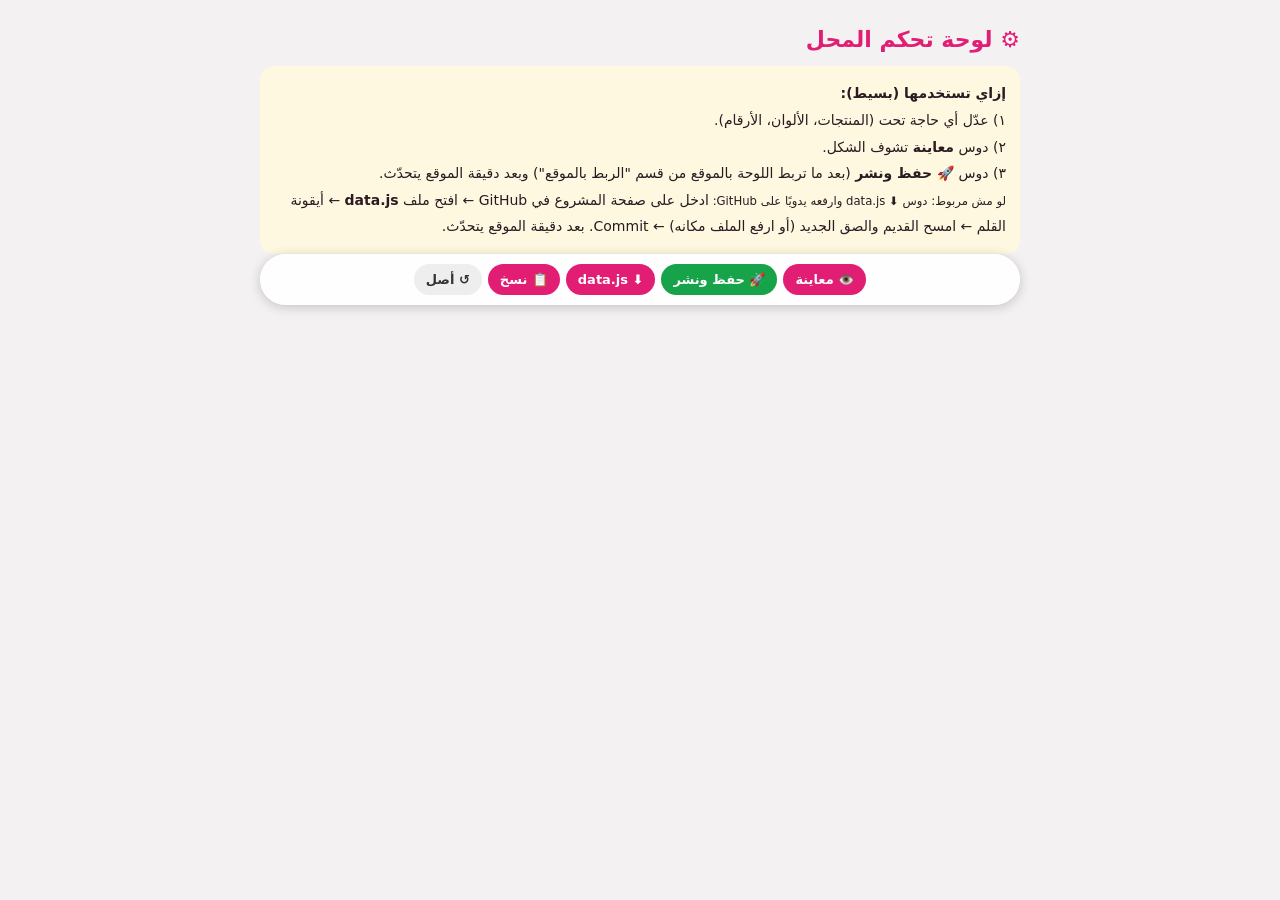
==== admin.html @ e33ed9ad "Create admin.html" ====
<!doctype html><html lang="ar" dir="rtl"><head><meta charset="utf-8"><meta name="viewport" content="width=device-width,initial-scale=1"><title>لوحة التحكم</title>
<style>
*{box-sizing:border-box}body{font-family:Cairo,system-ui,sans-serif;background:#f4f1f3;margin:0;padding:12px;color:#2b1a22}
.w{max-width:760px;margin:auto}h1{color:#e11d74;font-size:22px}
details{background:#fff;border-radius:14px;margin:10px 0;box-shadow:0 1px 6px #0001}summary{padding:14px;font-weight:800;cursor:pointer;font-size:16px}
.b{padding:0 14px 14px;display:grid;gap:10px}label{font-size:13px;font-weight:700;display:grid;gap:4px}
input,select,textarea{font:inherit;padding:9px;border:1px solid #0003;border-radius:10px;width:100%}input[type=color]{height:42px;padding:2px}
.g2{display:grid;grid-template-columns:1fr 1fr;gap:10px}
button{font:inherit;font-weight:700;border:0;border-radius:50px;padding:10px 18px;cursor:pointer;background:#e11d74;color:#fff}button.s{background:#eee;color:#333}button.d{background:#fee;color:#c00}
.p{border:1px solid #eee;border-radius:12px;padding:10px;display:grid;gap:8px;background:#fffafc}
.p img{width:70px;height:70px;object-fit:cover;border-radius:10px}
.guide{background:#fff8e1;border-radius:14px;padding:14px;line-height:1.9;font-size:14px}
.bar button{padding:8px 12px;font-size:13px}.bar{position:sticky;bottom:8px;display:flex;gap:6px;justify-content:center;background:#fffe;padding:10px;border-radius:50px;box-shadow:0 2px 12px #0003;flex-wrap:wrap}
</style></head><body><div class="w">
<h1>⚙️ لوحة تحكم المحل</h1>
<div class="guide"><b>إزاي تستخدمها (بسيط):</b><br>١) عدّل أي حاجة تحت (المنتجات، الألوان، الأرقام).<br>٢) دوس <b>معاينة</b> تشوف الشكل.<br>٣) دوس <b>🚀 حفظ ونشر</b> (بعد ما تربط اللوحة بالموقع من قسم "الربط بالموقع") وبعد دقيقة الموقع يتحدّث.<br><small>لو مش مربوط: دوس ⬇️ data.js وارفعه يدويًا على GitHub: </small> ادخل على صفحة المشروع في GitHub ← افتح ملف <b>data.js</b> ← أيقونة القلم ← امسح القديم والصق الجديد (أو ارفع الملف مكانه) ← Commit. بعد دقيقة الموقع يتحدّث.</div>
<div id="app"></div><textarea id="code" rows="8" style="display:none;margin-top:10px;direction:ltr;font-size:11px" readonly></textarea>
<div class="bar"><button id="pv">👁️ معاينة</button><button id="pub" style="background:#16a34a">🚀 حفظ ونشر</button><button id="dl">⬇️ data.js</button><button id="cp">📋 نسخ</button><button class="s" id="rs">↺ أصل</button></div>
</div>
<div id="pw" style="display:none;position:fixed;inset:0;z-index:99;background:#fff"><button id="pc" style="position:fixed;top:10px;left:10px;z-index:100;box-shadow:0 2px 8px #0004">✕ إغلاق المعاينة</button><iframe id="pf" style="width:100%;height:100%;border:0"></iframe></div>
<div id="lock" style="display:none;position:fixed;inset:0;z-index:200;background:#fbeef5;align-items:center;justify-content:center;padding:20px"><div style="background:#fff;border-radius:16px;padding:24px;max-width:320px;width:100%;display:grid;gap:12px;text-align:center"><h2 style="margin:0;color:#d6309a">🔒 لوحة التحكم</h2><input id="lockin" type="password" placeholder="الباسكود" style="text-align:center"><button id="lockgo">دخول</button><div id="lockerr" style="color:#c00;font-size:13px"></div></div></div>
<script src="data.js"></script>
<script>
const ls={get:k=>{try{return localStorage.getItem(k)}catch(e){return null}},set:(k,v)=>{try{localStorage.setItem(k,v)}catch(e){}},del:k=>{try{localStorage.removeItem(k)}catch(e){}}};
let D=JSON.parse(ls.get('shop_draft')||'null')||JSON.parse(JSON.stringify(window.SHOP));
const $=s=>document.querySelector(s);
const save=()=>ls.set('shop_draft',JSON.stringify(D));
const esc=s=>String(s??'').replace(/"/g,'&quot;');
function f(label,path,type='text'){return `<label>${label}<input type="${type}" value="${esc(path.split('.').reduce((o,k)=>o[k],D))}" data-k="${path}" data-t="${type}"></label>`}
function render(){
const S=D.settings;
$('#app').innerHTML=`
<details open><summary>🏪 بيانات المحل</summary><div class="b">${f('اسم المحل','settings.name')}${f('الاسم بالعربي','settings.nameAr')}${f('جملة تحت الاسم','settings.tagline')}
<label>الطلبات توصل على<select data-k="settings.channel"><option value="whatsapp" ${S.channel=='whatsapp'?'selected':''}>واتساب</option><option value="telegram" ${S.channel=='telegram'?'selected':''}>تليجرام</option></select></label>
${f('رقم الواتساب (بالكود: 2010xxxxxxxx)','settings.whatsapp')}${f('يوزر التليجرام (من غير @)','settings.telegram')}
<div class="g2">${f('العملة','settings.currency')}${f('المدينة','settings.city')}${f('سعر التوصيل','settings.deliveryFee','number')}${f('توصيل مجاني من','settings.freeDeliveryFrom','number')}</div>${f('ملاحظة التوصيل','settings.deliveryNote')}<b style="font-size:13px">مناطق التوصيل وسعر كل منطقة</b>${(S.areas||[]).map((x,i)=>`<div class="g2"><label>المنطقة<input data-k="settings.areas.${i}.name" value="${esc(x.name)}"></label><label>السعر<input type="number" data-t="number" data-k="settings.areas.${i}.fee" value="${x.fee}"></label></div>`).join('')}<button class="s" id="addarea">+ منطقة</button>
<label>اللوجو<input type="file" accept="image/*" id="logo"></label>${S.logo?`<img src="${S.logo}" style="height:50px">`:''}</div></details>
<details><summary>🔗 الربط بالموقع (حفظ ونشر)</summary><div class="b">
<div class="guide" style="font-size:13px">ده بيخليك تحفظ التعديلات على الموقع مباشرة. اللي بتلصقه هنا بيتحفظ على موبايلك بس.</div>
<div class="g2"><label>اسم حسابك في GitHub<input data-gh="owner" value="${esc(GH.owner)}" dir="ltr"></label><label>اسم المشروع (repo)<input data-gh="repo" value="${esc(GH.repo)}" dir="ltr"></label></div>
<label>التوكن (Token) - سرّي، متبعتوش لحد<input type="password" data-gh="token" value="${esc(GH.token)}" dir="ltr" autocomplete="off"></label>
<label>باسكود لحماية اللوحة على الموبايل ده (اختياري)<input type="password" id="newpass" placeholder="اكتب باسكود جديد" autocomplete="off"></label>
<div style="display:flex;gap:8px;flex-wrap:wrap"><button class="s" id="savegh">حفظ الإعدادات</button><button class="s" id="testgh">اختبار الاتصال</button><button class="d" id="forget">مسح التوكن من الموبايل</button></div><div id="ghmsg" style="font-size:14px;font-weight:700"></div></div></details>
<details><summary>🎨 الألوان والشكل</summary><div class="b"><div class="g2">${f('اللون الأساسي','theme.primary','color')}${f('لون مميز','theme.accent','color')}${f('الخلفية','theme.background','color')}${f('لون الكتابة','theme.text','color')}</div>
<div class="g2">${f('استدارة الأركان (0-30)','theme.radius','number')}<label>عدد المنتجات في الصف (موبايل)<select data-k="theme.columns" data-t="number"><option ${D.theme.columns==1?'selected':''}>1</option><option ${D.theme.columns==2?'selected':''}>2</option></select></label></div>
<label>الخط<select data-k="theme.font">${['Cairo','Tajawal','Almarai','Changa','Reem Kufi','system'].map(x=>`<option ${D.theme.font==x?'selected':''}>${x}</option>`).join('')}</select></label></div></details>
<details><summary>📣 البانر والعروض</summary><div class="b"><label><span><input type="checkbox" style="width:auto" data-k="banner.show" data-t="check" ${D.banner.show?'checked':''}> إظهار البانر</span></label>${f('شريط العرض الأعلى','banner.text')}${f('العنوان الكبير','banner.title')}${f('الجملة الصغيرة','banner.subtitle')}${f('كلمة الزر','banner.button')}</div></details>
<details><summary>🗂️ الأقسام</summary><div class="b"><label>اكتب الأقسام بينها فاصلة ،<input id="cats" value="${esc(D.categories.join('، '))}"></label></div></details>
<details open><summary>🌹 المنتجات (${D.products.length})</summary><div class="b"><button id="add">+ منتج جديد</button>
${D.products.map((p,i)=>`<div class="p"><div style="display:flex;gap:10px;align-items:center">${p.image?`<img src="${p.image}">`:`<span style="font-size:44px">${p.emoji||'🌸'}</span>`}<b>${p.name}</b></div>
<label>الاسم<input data-p="${i}" data-f="name" value="${esc(p.name)}"></label>
<div class="g2"><label>السعر<input type="number" data-p="${i}" data-f="price" value="${p.price}"></label><label>السعر قبل الخصم (0 = مفيش)<input type="number" data-p="${i}" data-f="oldPrice" value="${p.oldPrice||0}"></label>
<label>القسم<select data-p="${i}" data-f="category">${D.categories.map(c=>`<option ${c==p.category?'selected':''}>${c}</option>`).join('')}</select></label><label>شارة (خصم / جديد)<input data-p="${i}" data-f="badge" value="${esc(p.badge)}"></label></div>
<label>وصف قصير<input data-p="${i}" data-f="desc" value="${esc(p.desc)}"></label>
<label>صورة المنتج<input type="file" accept="image/*" data-img="${i}"></label>
<div style="display:flex;gap:8px"><button class="s" data-hide="${i}">${p.hidden?'👁️ إظهار':'🙈 إخفاء (خلص)'}</button><button class="d" data-del="${i}">🗑️ حذف</button></div></div>`).join('')}</div></details>`;
}
function shrink(file,max,cb,mt){const r=new FileReader();r.onload=()=>{const im=new Image();im.onload=()=>{const k=Math.min(1,max/Math.max(im.width,im.height)),c=document.createElement('canvas');c.width=im.width*k;c.height=im.height*k;c.getContext('2d').drawImage(im,0,0,c.width,c.height);cb((mt?c.toDataURL(mt):c.toDataURL('image/jpeg',.8)))};im.src=r.result};r.readAsDataURL(file)}
document.addEventListener('input',e=>{const t=e.target;
 if(t.dataset.k){const ks=t.dataset.k.split('.'),o=ks.slice(0,-1).reduce((a,k)=>a[k],D);o[ks.at(-1)]=t.dataset.t=='number'?+t.value:t.dataset.t=='check'?t.checked:t.value;save()}
 if(t.dataset.f){const p=D.products[t.dataset.p];p[t.dataset.f]=t.type=='number'?+t.value:t.value;save()}
 if(t.id=='cats'){D.categories=t.value.split(/[،,]/).map(s=>s.trim()).filter(Boolean);save()}});
document.addEventListener('change',e=>{const t=e.target;
 if(t.dataset.img!==undefined&&t.files[0])shrink(t.files[0],700,u=>{D.products[t.dataset.img].image=u;save();render()});
 if(t.id=='logo'&&t.files[0])shrink(t.files[0],300,u=>{D.settings.logo=u;D.settings.logoWhite='';save();render()},'image/png');
 if(t.tagName=='SELECT'&&t.dataset.k)render()});
document.addEventListener('click',e=>{const d=e.target.dataset;
 if(e.target.id=='add'){D.products.unshift({id:Date.now(),name:'منتج جديد',price:100,oldPrice:0,category:D.categories[0],emoji:'🌸',badge:'جديد',image:'',desc:''});save();render()}
 if(d.del!==undefined&&confirm('تحذف المنتج؟')){D.products.splice(d.del,1);save();render()}
 if(d.hide!==undefined){const p=D.products[d.hide];p.hidden=!p.hidden;save();render()}
 if(e.target.id=='addarea'){(D.settings.areas=D.settings.areas||[]).push({name:'منطقة جديدة',fee:50});save();render()}
 if(e.target.id=='pv'){save();if(window.STORE_TPL){const h=window.STORE_TPL.replace('/*DATA*/','window.SHOP='+JSON.stringify(D).replace(/</g,'\\u003c')+';');$('#pf').srcdoc=h;$('#pw').style.display='block'}else window.open('index.html?preview=1')}
 if(e.target.id=='pc')$('#pw').style.display='none'
 if(e.target.id=='cp'){const t=$('#code');t.value=out();t.style.display='block';t.select();try{document.execCommand('copy');alert('تم نسخ الكود. الصقه في ملف data.js على GitHub')}catch(x){}}
 if(e.target.id=='rs'&&confirm('هترجع كل حاجة للنسخة الأصلية؟')){ls.del('shop_draft');D=JSON.parse(JSON.stringify(window.SHOP));render()}
 if(e.target.id=='dl'){const b=new Blob([out()],{type:'text/javascript'}),a=document.createElement('a');a.href=URL.createObjectURL(b);a.download='data.js';document.body.appendChild(a);a.click();$('#code').value=out();$('#code').style.display='block'}});

/* ===== الربط بالموقع ===== */
const GH=(function(){try{return JSON.parse(ls.get('gh_cfg')||'{}')}catch(e){return{}}})();GH.branch=GH.branch||'main';
const sha256=async s=>{try{const b=await crypto.subtle.digest('SHA-256',new TextEncoder().encode(s));return [...new Uint8Array(b)].map(x=>x.toString(16).padStart(2,'0')).join('')}catch(e){return 'p'+s.split('').reduce((a,c)=>(a*31+c.charCodeAt(0))|0,7)}};
(async function(){const h=ls.get('gh_pass');if(!h)return;const L=document.getElementById('lock');L.style.display='flex';
 const go=async()=>{if(await sha256(document.getElementById('lockin').value)===h){L.style.display='none'}else document.getElementById('lockerr').textContent='الباسكود غلط'};
 document.getElementById('lockgo').onclick=go;document.getElementById('lockin').onkeydown=e=>{if(e.key==='Enter')go()}})();
const msg=(t,ok)=>{const e=document.getElementById('ghmsg');if(e){e.textContent=t;e.style.color=ok?'#16a34a':'#c00'}else alert(t)};
document.addEventListener('input',e=>{const k=e.target.dataset.gh;if(k){GH[k]=e.target.value.trim()}});
const api=(path,opt={})=>fetch('https://api.github.com/repos/'+GH.owner+'/'+GH.repo+'/contents/'+path+(opt.method==='PUT'?'':'?ref='+encodeURIComponent(GH.branch)),Object.assign({headers:{'Authorization':'Bearer '+GH.token,'Accept':'application/vnd.github+json','X-GitHub-Api-Version':'2022-11-28','Content-Type':'application/json'}},opt));
function errText(r){if(r.status===401)return 'التوكن غلط أو انتهت صلاحيته. اعمل توكن جديد.';if(r.status===403)return 'التوكن مالوش صلاحية الكتابة (Contents: Read and write) أو في حد أقصى للطلبات.';if(r.status===404)return 'مش لاقي المشروع. راجع اسم الحساب واسم المشروع، وإن التوكن مسموح له بالمشروع ده.';if(r.status===409||r.status===422)return 'حصل تعارض في الحفظ. جرّب تاني.';return 'حصل خطأ ('+r.status+'). جرّب تاني.'}
async function sha(path){const r=await api(path);if(r.status===404)return null;if(!r.ok)throw r;return (await r.json()).sha}
async function put(path,b64,note){for(let i=0;i<2;i++){const s=await sha(path);const r=await api(path,{method:'PUT',body:JSON.stringify(Object.assign({message:note,content:b64,branch:GH.branch},s?{sha:s}:{}))});if(r.ok)return;if(r.status!==409&&r.status!==422)throw r}throw {status:409}}
const b64utf=s=>btoa(unescape(encodeURIComponent(s)));
function needCfg(){if(!GH.owner||!GH.repo||!GH.token){msg('اكتب اسم الحساب واسم المشروع والتوكن الأول (من قسم الربط بالموقع).');return true}return false}
async function publish(){
 if(window.STANDALONE){alert('زرار النشر بيشتغل من لوحة التحكم اللي على الموقع نفسه (بعد ما الموقع يتنشر). هنا ممكن تجرّب التعديل والمعاينة بس.');return}
 if(needCfg())return;const btn=document.getElementById('pub');btn.disabled=true;const old=btn.textContent;
 try{
  const C=JSON.parse(JSON.stringify(D));let n=0;const up=[];
  const mv=(obj,key,name)=>{const v=obj[key];if(typeof v==='string'&&v.startsWith('data:')){const ext=v.startsWith('data:image/png')?'png':'jpg',p='img/'+name+'-'+Date.now().toString(36)+(n++)+'.'+ext;up.push([p,v.split(',')[1]]);obj[key]=p}};
  C.products.forEach(p=>mv(p,'image','p'+p.id));(C.occasions||[]).forEach((o,i)=>mv(o,'image','occ'+i));mv(C.settings,'logo','logo');mv(C.settings,'logoWhite','logow');mv(C.banner,'image','cover');
  for(let i=0;i<up.length;i++){btn.textContent='رفع الصور '+(i+1)+'/'+up.length+'...';await put(up[i][0],up[i][1],'Add image')}
  btn.textContent='حفظ البيانات...';
  await put('data.js',b64utf('window.SHOP = '+JSON.stringify(C,null,1)+';'),'Update shop data');
  D=C;save();ls.del('shop_draft');render();
  alert('تم الحفظ ✅ التغييرات هتظهر على الموقع بعد حوالي دقيقة. لو ما ظهرتش اعمل تحديث للصفحة.');
 }catch(r){alert(r&&r.status?errText(r):'مفيش اتصال بالنت أو حصل خطأ. جرّب تاني.')}
 btn.disabled=false;btn.textContent=old}
document.addEventListener('click',async e=>{const id=e.target.id;
 if(id==='pub')publish();
 if(id==='savegh'){ls.set('gh_cfg',JSON.stringify(GH));const p=document.getElementById('newpass').value;if(p)ls.set('gh_pass',await sha(p));msg(p?'اتحفظ. الباسكود شغال من المرة الجاية.':'اتحفظ.',true)}
 if(id==='testgh'){if(needCfg())return;msg('بجرب...',true);try{const r=await fetch('https://api.github.com/repos/'+GH.owner+'/'+GH.repo,{headers:{'Authorization':'Bearer '+GH.token}});if(!r.ok)throw r;const j=await r.json();msg(j.permissions&&j.permissions.push?'الاتصال شغال وتقدر تحفظ ✅':'الاتصال شغال بس التوكن مالوش صلاحية الكتابة.',!!(j.permissions&&j.permissions.push))}catch(x){msg(x&&x.status?errText(x):'مفيش اتصال بالنت.')}}
 if(id==='forget'&&confirm('تمسح التوكن من الموبايل ده؟')){ls.del('gh_cfg');GH.token='';GH.owner='';GH.repo='';render()}
});

const out=()=>'window.SHOP = '+JSON.stringify(D,null,1)+';';
render();
</script></body></html>
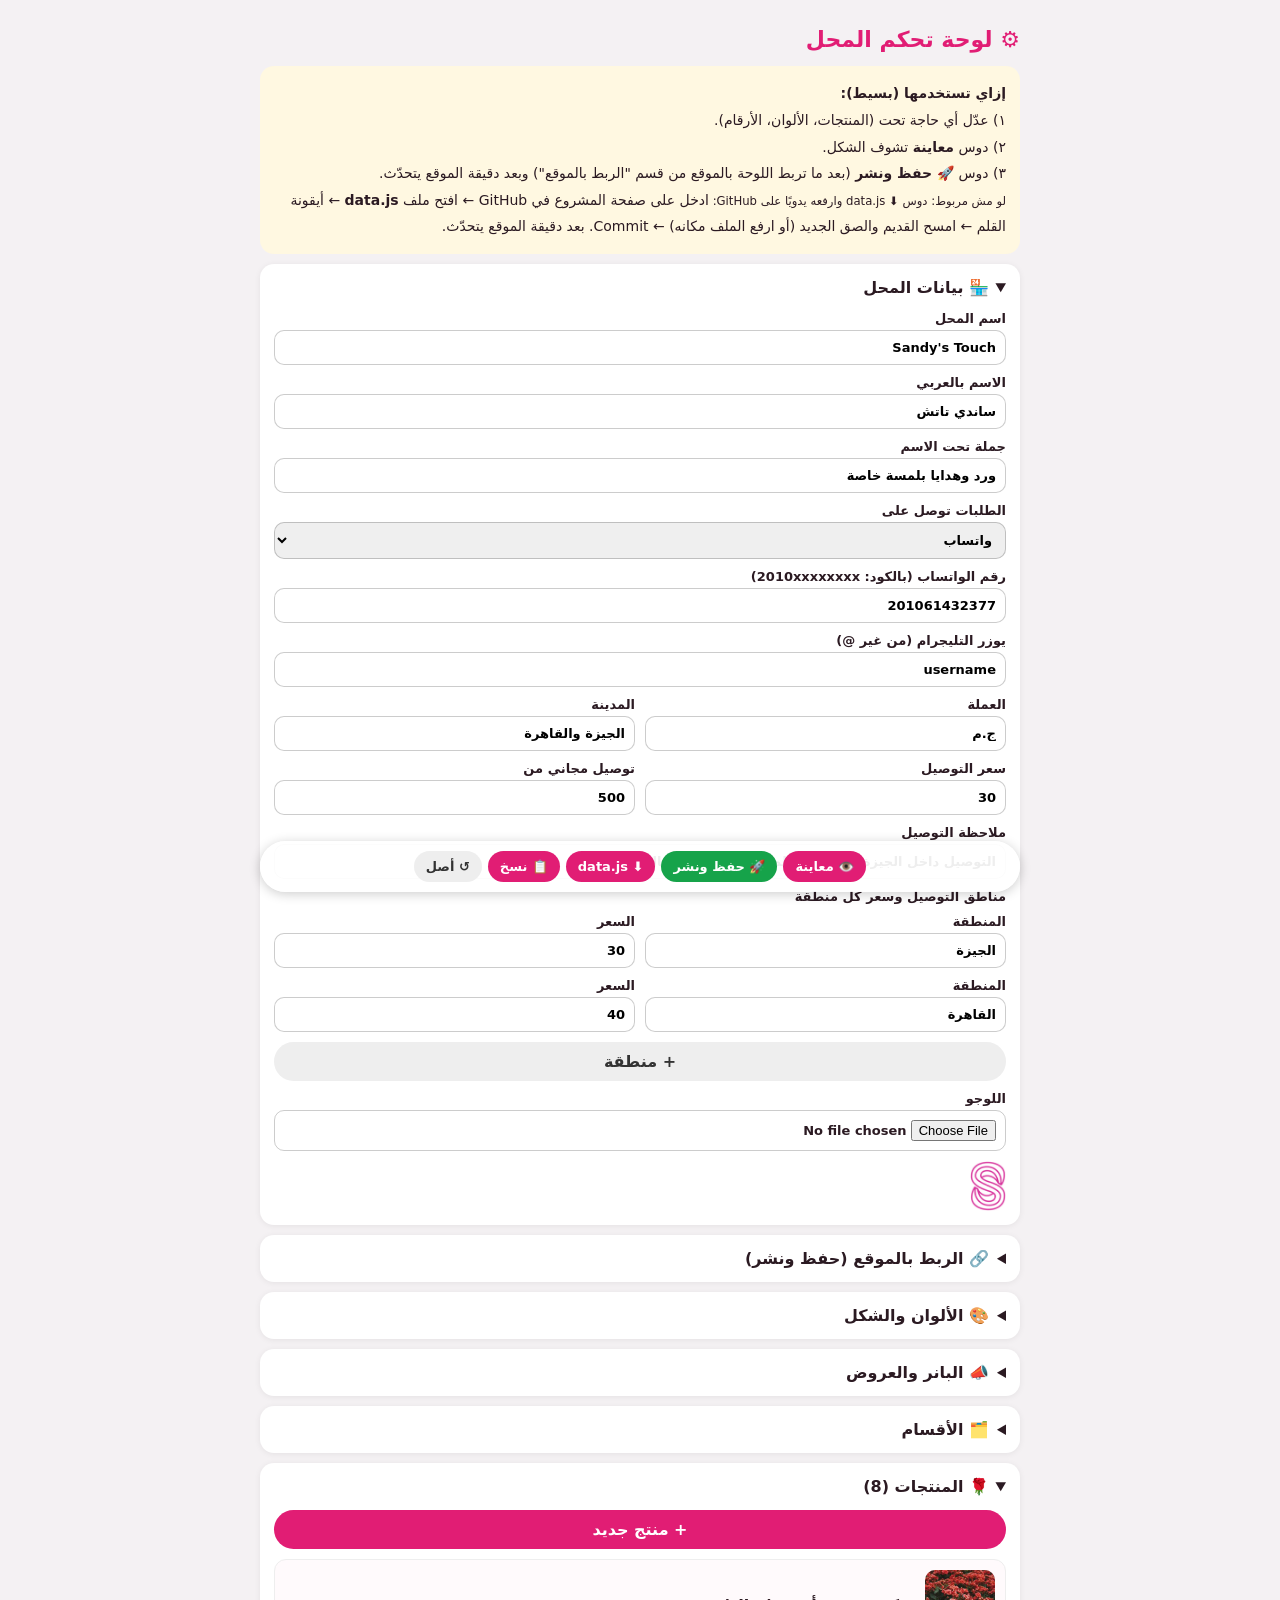
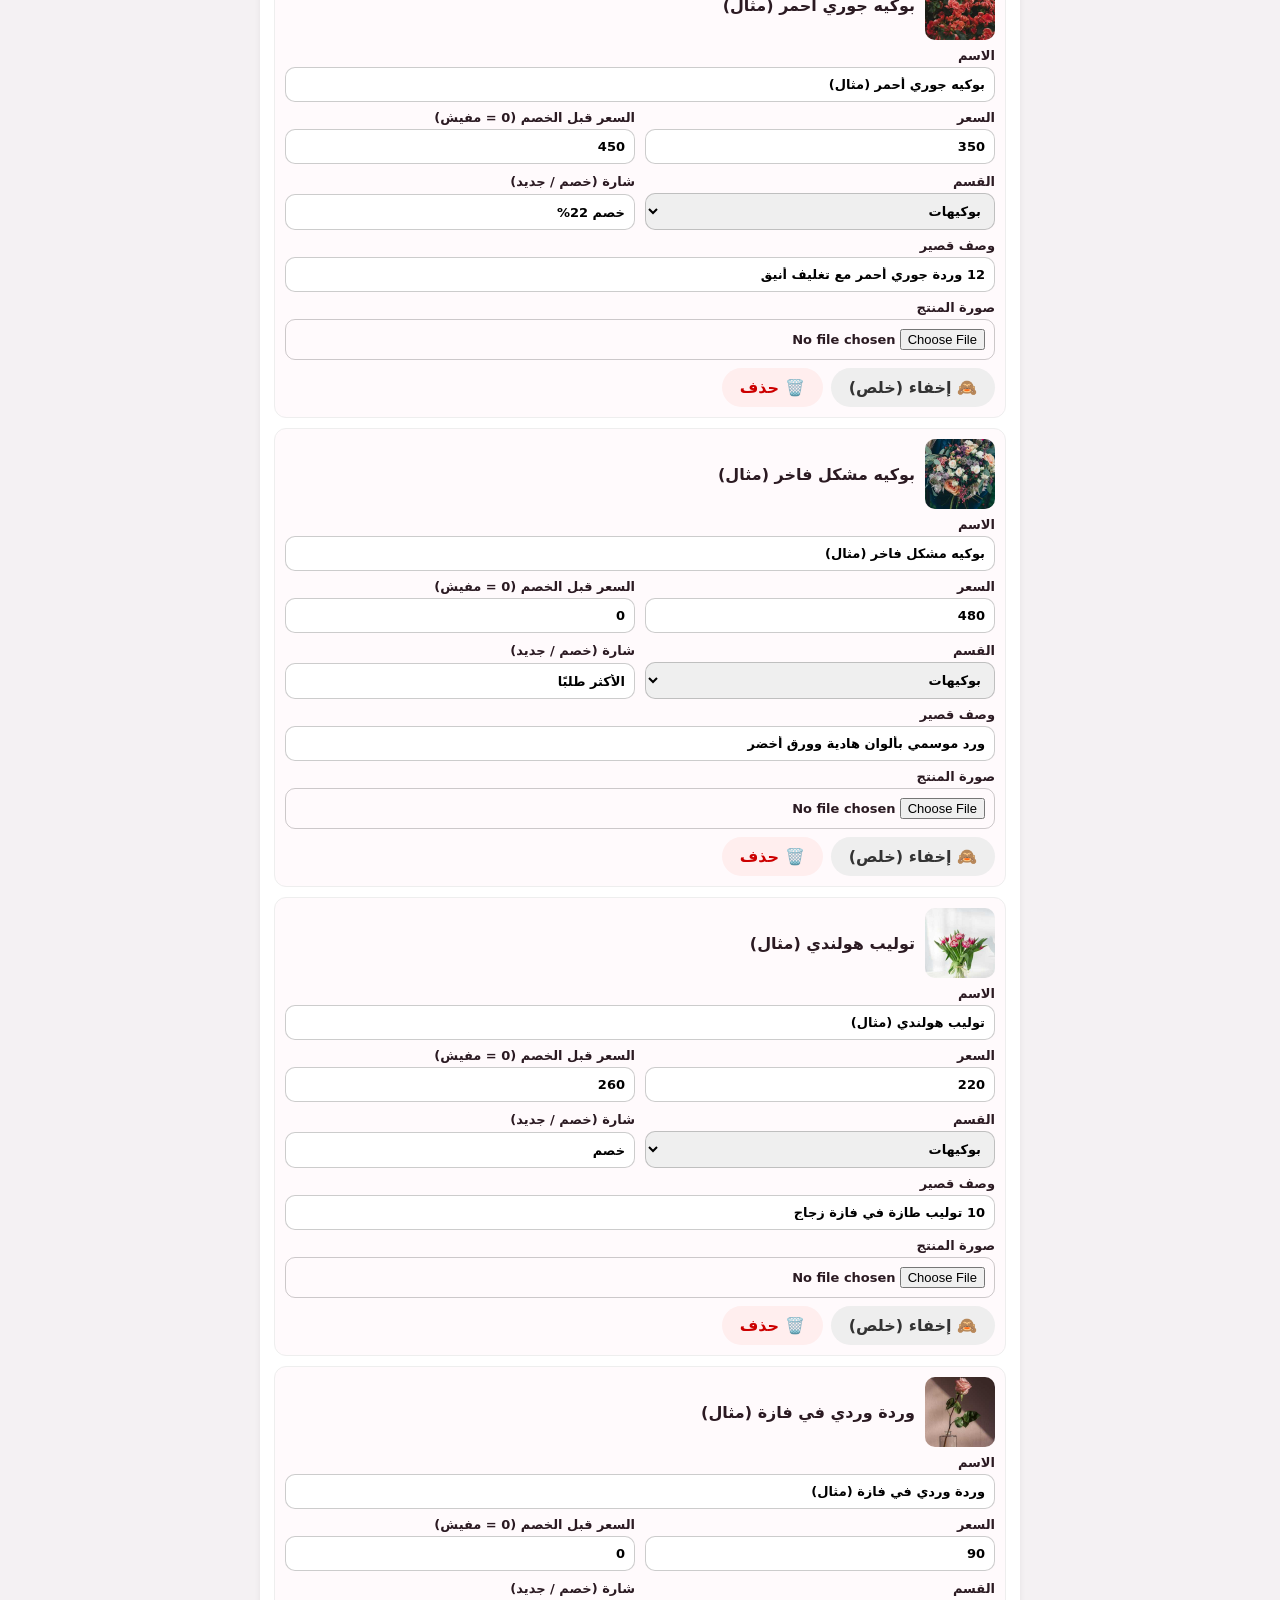
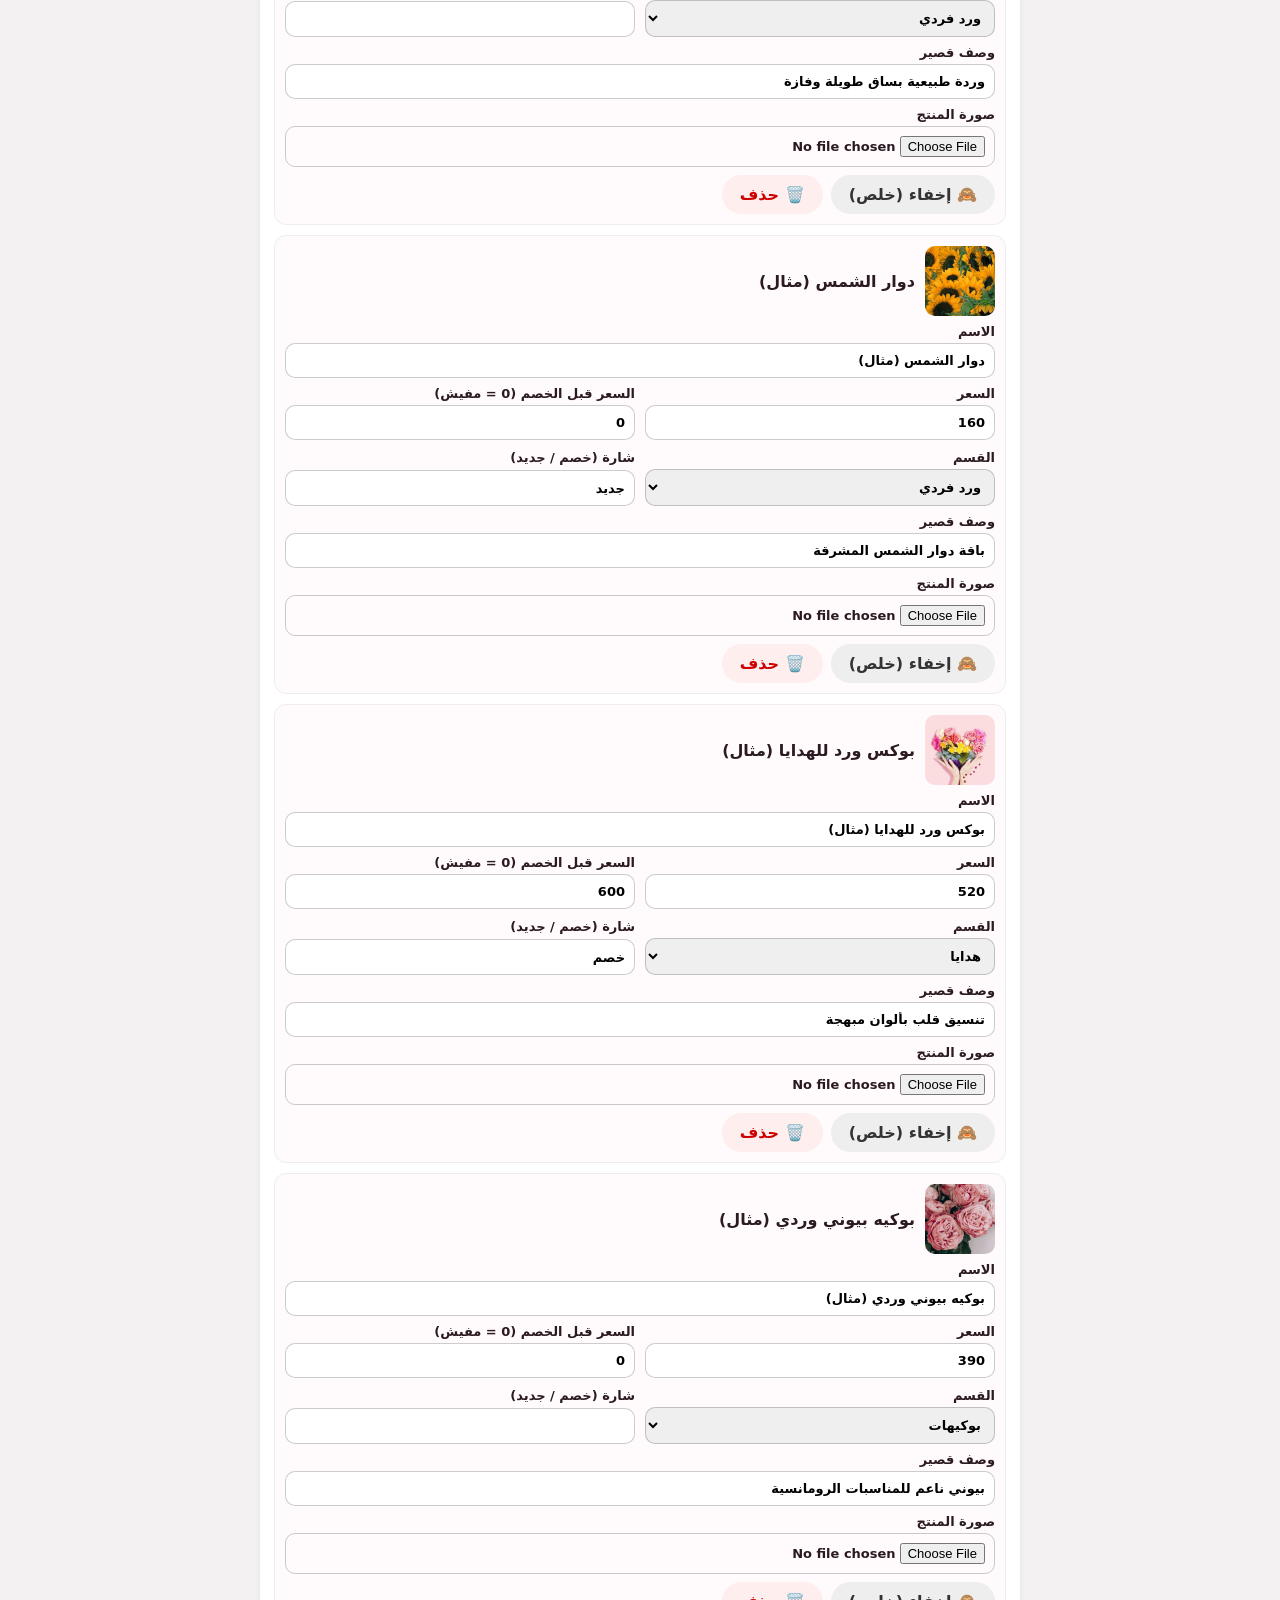
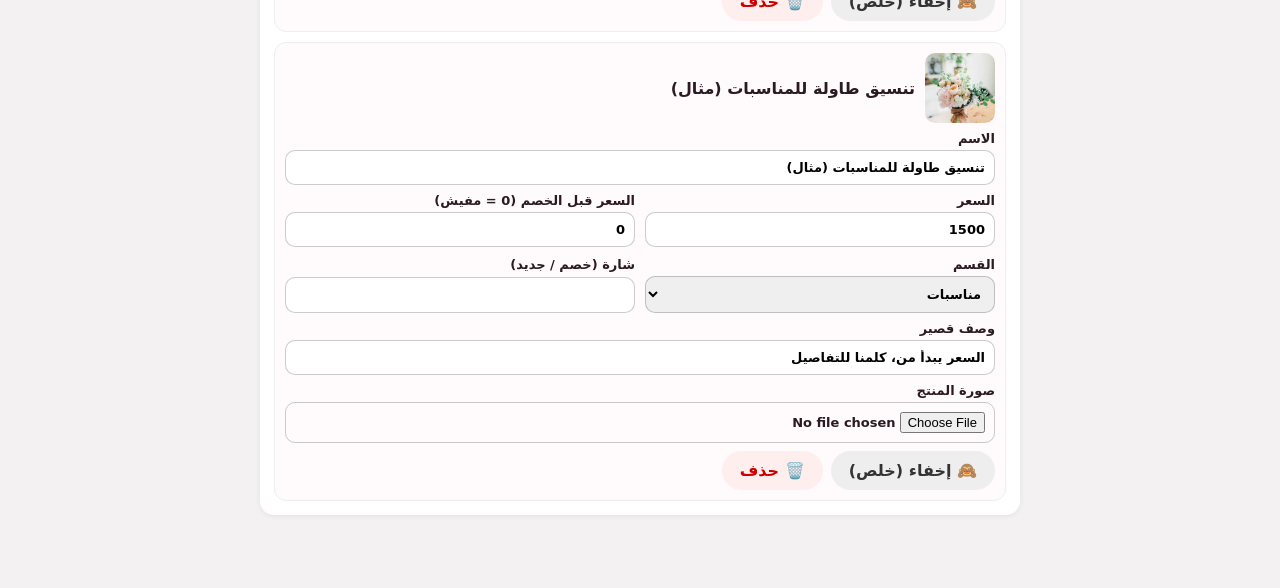
==== commit 5da4a5b0: "Update admin.html" ====
--- a/admin.html
+++ b/admin.html
@@ -18,7 +18,7 @@
 <div class="bar"><button id="pv">👁️ معاينة</button><button id="pub" style="background:#16a34a">🚀 حفظ ونشر</button><button id="dl">⬇️ data.js</button><button id="cp">📋 نسخ</button><button class="s" id="rs">↺ أصل</button></div>
 </div>
 <div id="pw" style="display:none;position:fixed;inset:0;z-index:99;background:#fff"><button id="pc" style="position:fixed;top:10px;left:10px;z-index:100;box-shadow:0 2px 8px #0004">✕ إغلاق المعاينة</button><iframe id="pf" style="width:100%;height:100%;border:0"></iframe></div>
-<div id="lock" style="display:none;position:fixed;inset:0;z-index:200;background:#fbeef5;align-items:center;justify-content:center;padding:20px"><div style="background:#fff;border-radius:16px;padding:24px;max-width:320px;width:100%;display:grid;gap:12px;text-align:center"><h2 style="margin:0;color:#d6309a">🔒 لوحة التحكم</h2><input id="lockin" type="password" placeholder="الباسكود" style="text-align:center"><button id="lockgo">دخول</button><div id="lockerr" style="color:#c00;font-size:13px"></div></div></div>
+<div id="lock" style="display:none;position:fixed;inset:0;z-index:200;background:#fbeef5;align-items:center;justify-content:center;padding:20px"><div style="background:#fff;border-radius:16px;padding:24px;max-width:320px;width:100%;display:grid;gap:12px;text-align:center"><h2 style="margin:0;color:#d6309a">🔒 لوحة التحكم</h2><input id="lockin" type="password" placeholder="الباسكود" style="text-align:center"><button id="lockgo">دخول</button><div id="lockerr" style="color:#c00;font-size:13px"></div><button id="lockreset" style="background:none;color:#888;font-size:12px;text-decoration:underline;padding:4px">نسيت الباسكود؟ امسحه (وهيتمسح التوكن كمان)</button></div></div>
 <script src="data.js"></script>
 <script>
 const ls={get:k=>{try{return localStorage.getItem(k)}catch(e){return null}},set:(k,v)=>{try{localStorage.setItem(k,v)}catch(e){}},del:k=>{try{localStorage.removeItem(k)}catch(e){}}};
@@ -38,7 +38,7 @@
 <details><summary>🔗 الربط بالموقع (حفظ ونشر)</summary><div class="b">
 <div class="guide" style="font-size:13px">ده بيخليك تحفظ التعديلات على الموقع مباشرة. اللي بتلصقه هنا بيتحفظ على موبايلك بس.</div>
 <div class="g2"><label>اسم حسابك في GitHub<input data-gh="owner" value="${esc(GH.owner)}" dir="ltr"></label><label>اسم المشروع (repo)<input data-gh="repo" value="${esc(GH.repo)}" dir="ltr"></label></div>
-<label>التوكن (Token) - سرّي، متبعتوش لحد<input type="password" data-gh="token" value="${esc(GH.token)}" dir="ltr" autocomplete="off"></label>
+<label>التوكن (Token) - سرّي، متبعتوش لحد<input type="password" data-gh="token" value="${esc(GH.token)}" dir="ltr" autocomplete="new-password"></label>
 <label>باسكود لحماية اللوحة على الموبايل ده (اختياري)<input type="password" id="newpass" placeholder="اكتب باسكود جديد" autocomplete="off"></label>
 <div style="display:flex;gap:8px;flex-wrap:wrap"><button class="s" id="savegh">حفظ الإعدادات</button><button class="s" id="testgh">اختبار الاتصال</button><button class="d" id="forget">مسح التوكن من الموبايل</button></div><div id="ghmsg" style="font-size:14px;font-weight:700"></div></div></details>
 <details><summary>🎨 الألوان والشكل</summary><div class="b"><div class="g2">${f('اللون الأساسي','theme.primary','color')}${f('لون مميز','theme.accent','color')}${f('الخلفية','theme.background','color')}${f('لون الكتابة','theme.text','color')}</div>
@@ -79,8 +79,8 @@
 const GH=(function(){try{return JSON.parse(ls.get('gh_cfg')||'{}')}catch(e){return{}}})();GH.branch=GH.branch||'main';
 const sha256=async s=>{try{const b=await crypto.subtle.digest('SHA-256',new TextEncoder().encode(s));return [...new Uint8Array(b)].map(x=>x.toString(16).padStart(2,'0')).join('')}catch(e){return 'p'+s.split('').reduce((a,c)=>(a*31+c.charCodeAt(0))|0,7)}};
 (async function(){const h=ls.get('gh_pass');if(!h)return;const L=document.getElementById('lock');L.style.display='flex';
- const go=async()=>{if(await sha256(document.getElementById('lockin').value)===h){L.style.display='none'}else document.getElementById('lockerr').textContent='الباسكود غلط'};
- document.getElementById('lockgo').onclick=go;document.getElementById('lockin').onkeydown=e=>{if(e.key==='Enter')go()}})();
+ const go=async()=>{if(await sha256(document.getElementById('lockin').value.trim())===h){L.style.display='none'}else document.getElementById('lockerr').textContent='الباسكود غلط'};
+ document.getElementById('lockreset').onclick=()=>{if(confirm('هيتمسح الباسكود والتوكن من الموبايل ده. تكمل؟')){try{localStorage.removeItem('gh_pass');localStorage.removeItem('gh_cfg')}catch(e){}L.style.display='none'}};document.getElementById('lockgo').onclick=go;document.getElementById('lockin').onkeydown=e=>{if(e.key==='Enter')go()}})();
 const msg=(t,ok)=>{const e=document.getElementById('ghmsg');if(e){e.textContent=t;e.style.color=ok?'#16a34a':'#c00'}else alert(t)};
 document.addEventListener('input',e=>{const k=e.target.dataset.gh;if(k){GH[k]=e.target.value.trim()}});
 const api=(path,opt={})=>fetch('https://api.github.com/repos/'+GH.owner+'/'+GH.repo+'/contents/'+path+(opt.method==='PUT'?'':'?ref='+encodeURIComponent(GH.branch)),Object.assign({headers:{'Authorization':'Bearer '+GH.token,'Accept':'application/vnd.github+json','X-GitHub-Api-Version':'2022-11-28','Content-Type':'application/json'}},opt));
@@ -105,7 +105,7 @@
  btn.disabled=false;btn.textContent=old}
 document.addEventListener('click',async e=>{const id=e.target.id;
  if(id==='pub')publish();
- if(id==='savegh'){ls.set('gh_cfg',JSON.stringify(GH));const p=document.getElementById('newpass').value;if(p)ls.set('gh_pass',await sha(p));msg(p?'اتحفظ. الباسكود شغال من المرة الجاية.':'اتحفظ.',true)}
+ if(id==='savegh'){ls.set('gh_cfg',JSON.stringify(GH));const p=document.getElementById('newpass').value;if(p.trim())ls.set('gh_pass',await sha256(p.trim()));msg(p?'اتحفظ. الباسكود شغال من المرة الجاية.':'اتحفظ.',true)}
  if(id==='testgh'){if(needCfg())return;msg('بجرب...',true);try{const r=await fetch('https://api.github.com/repos/'+GH.owner+'/'+GH.repo,{headers:{'Authorization':'Bearer '+GH.token}});if(!r.ok)throw r;const j=await r.json();msg(j.permissions&&j.permissions.push?'الاتصال شغال وتقدر تحفظ ✅':'الاتصال شغال بس التوكن مالوش صلاحية الكتابة.',!!(j.permissions&&j.permissions.push))}catch(x){msg(x&&x.status?errText(x):'مفيش اتصال بالنت.')}}
  if(id==='forget'&&confirm('تمسح التوكن من الموبايل ده؟')){ls.del('gh_cfg');GH.token='';GH.owner='';GH.repo='';render()}
 });
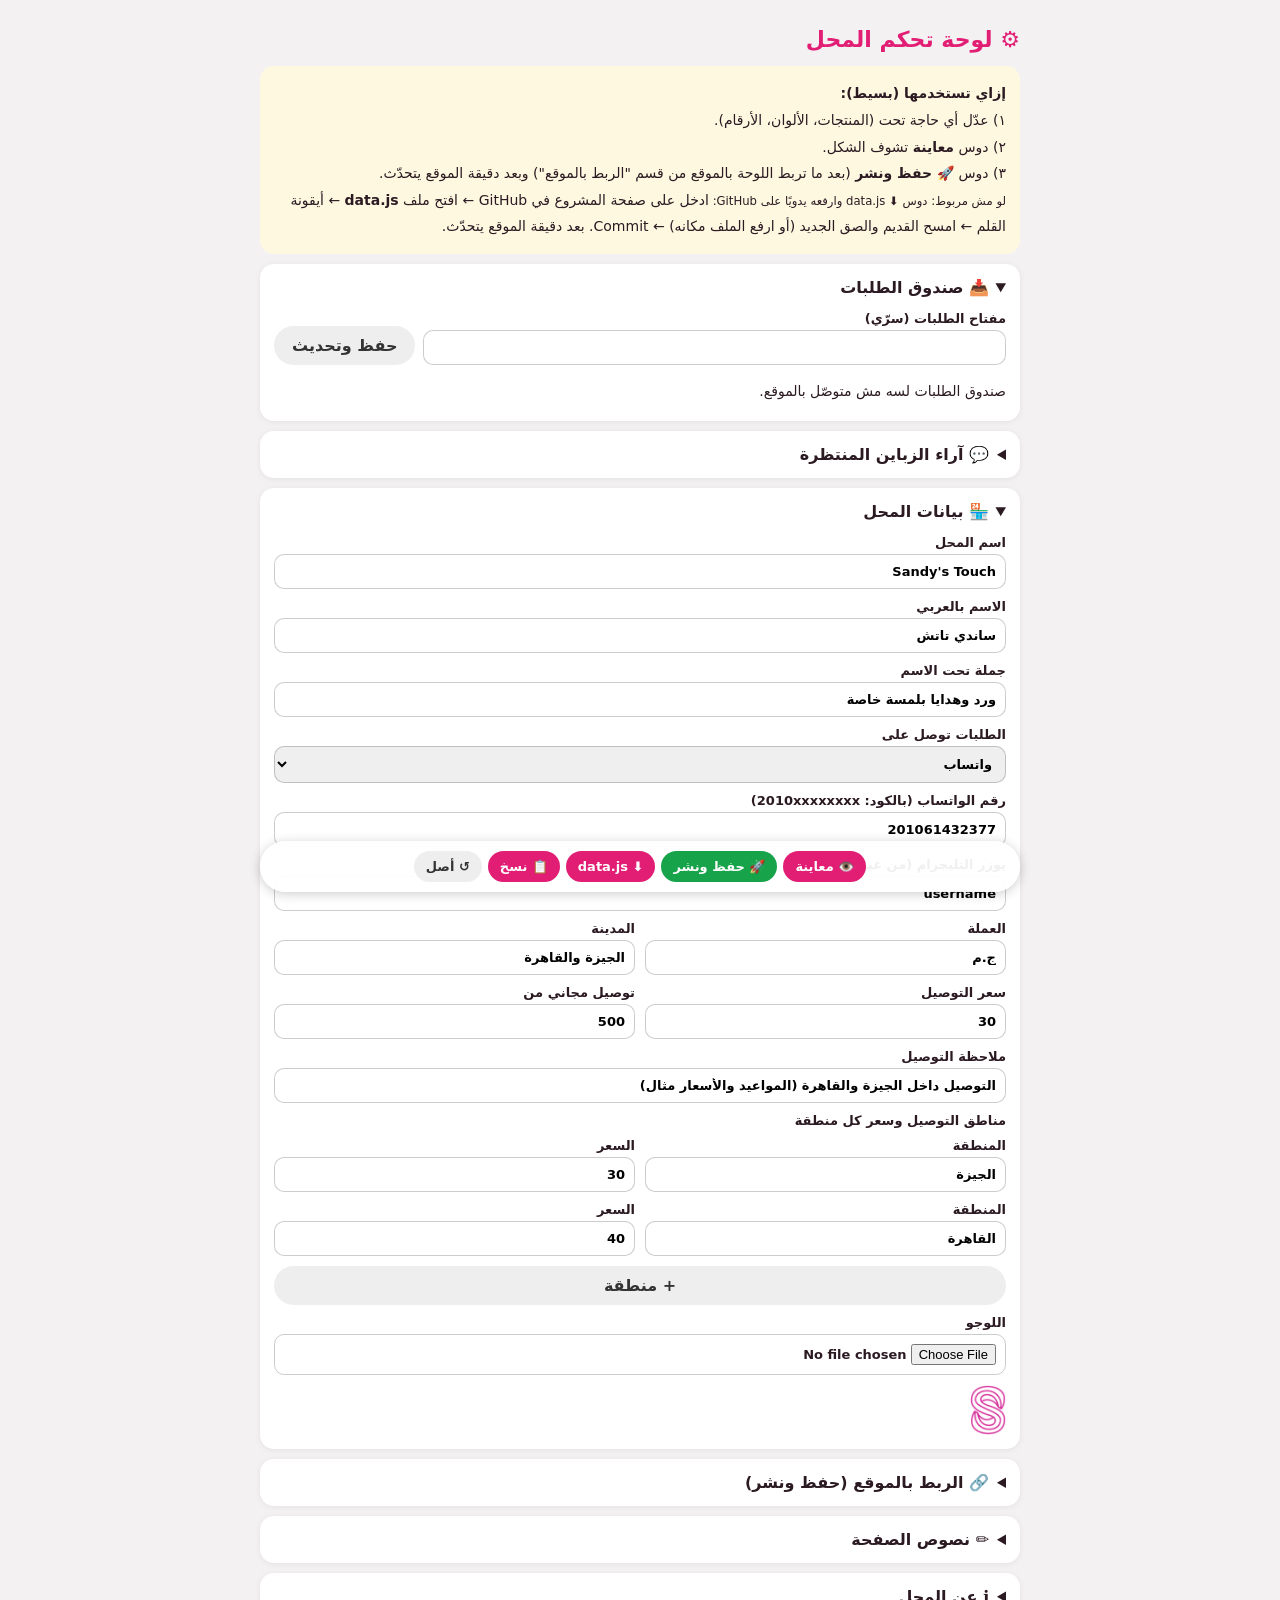
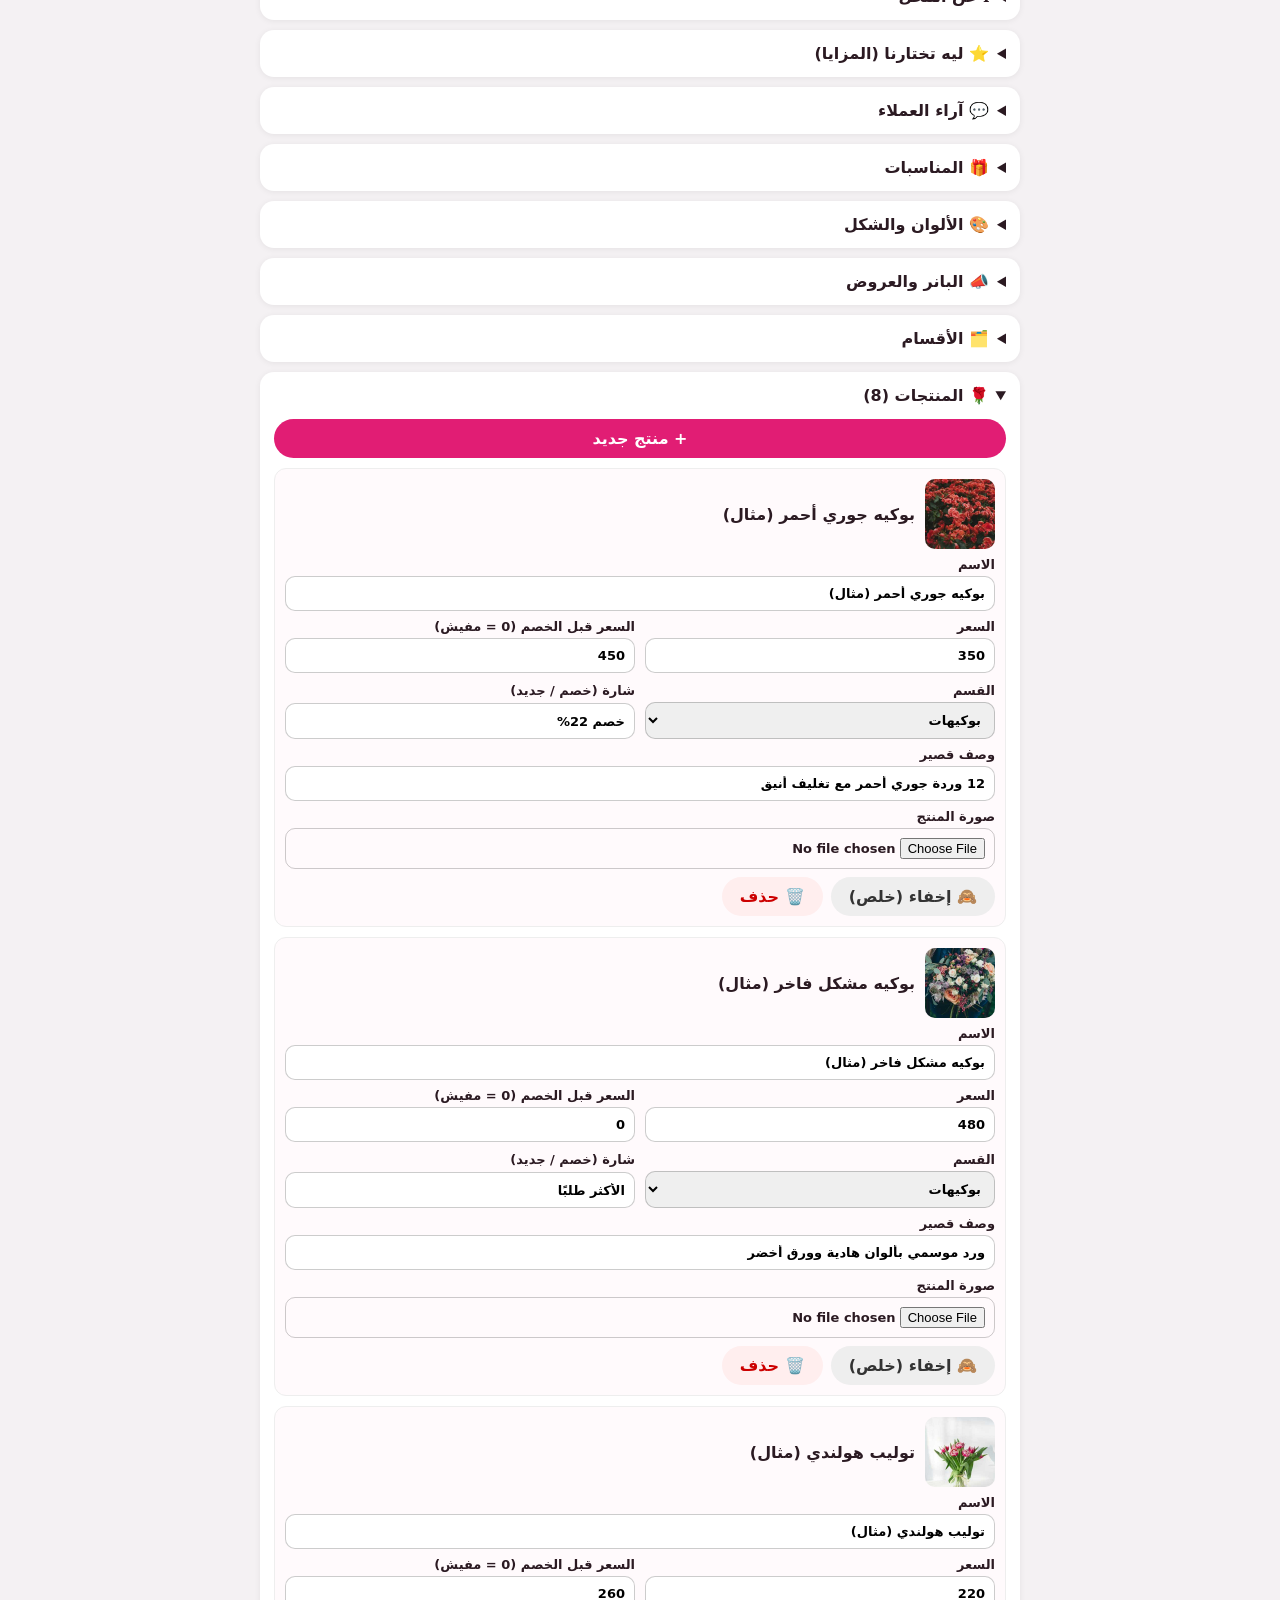
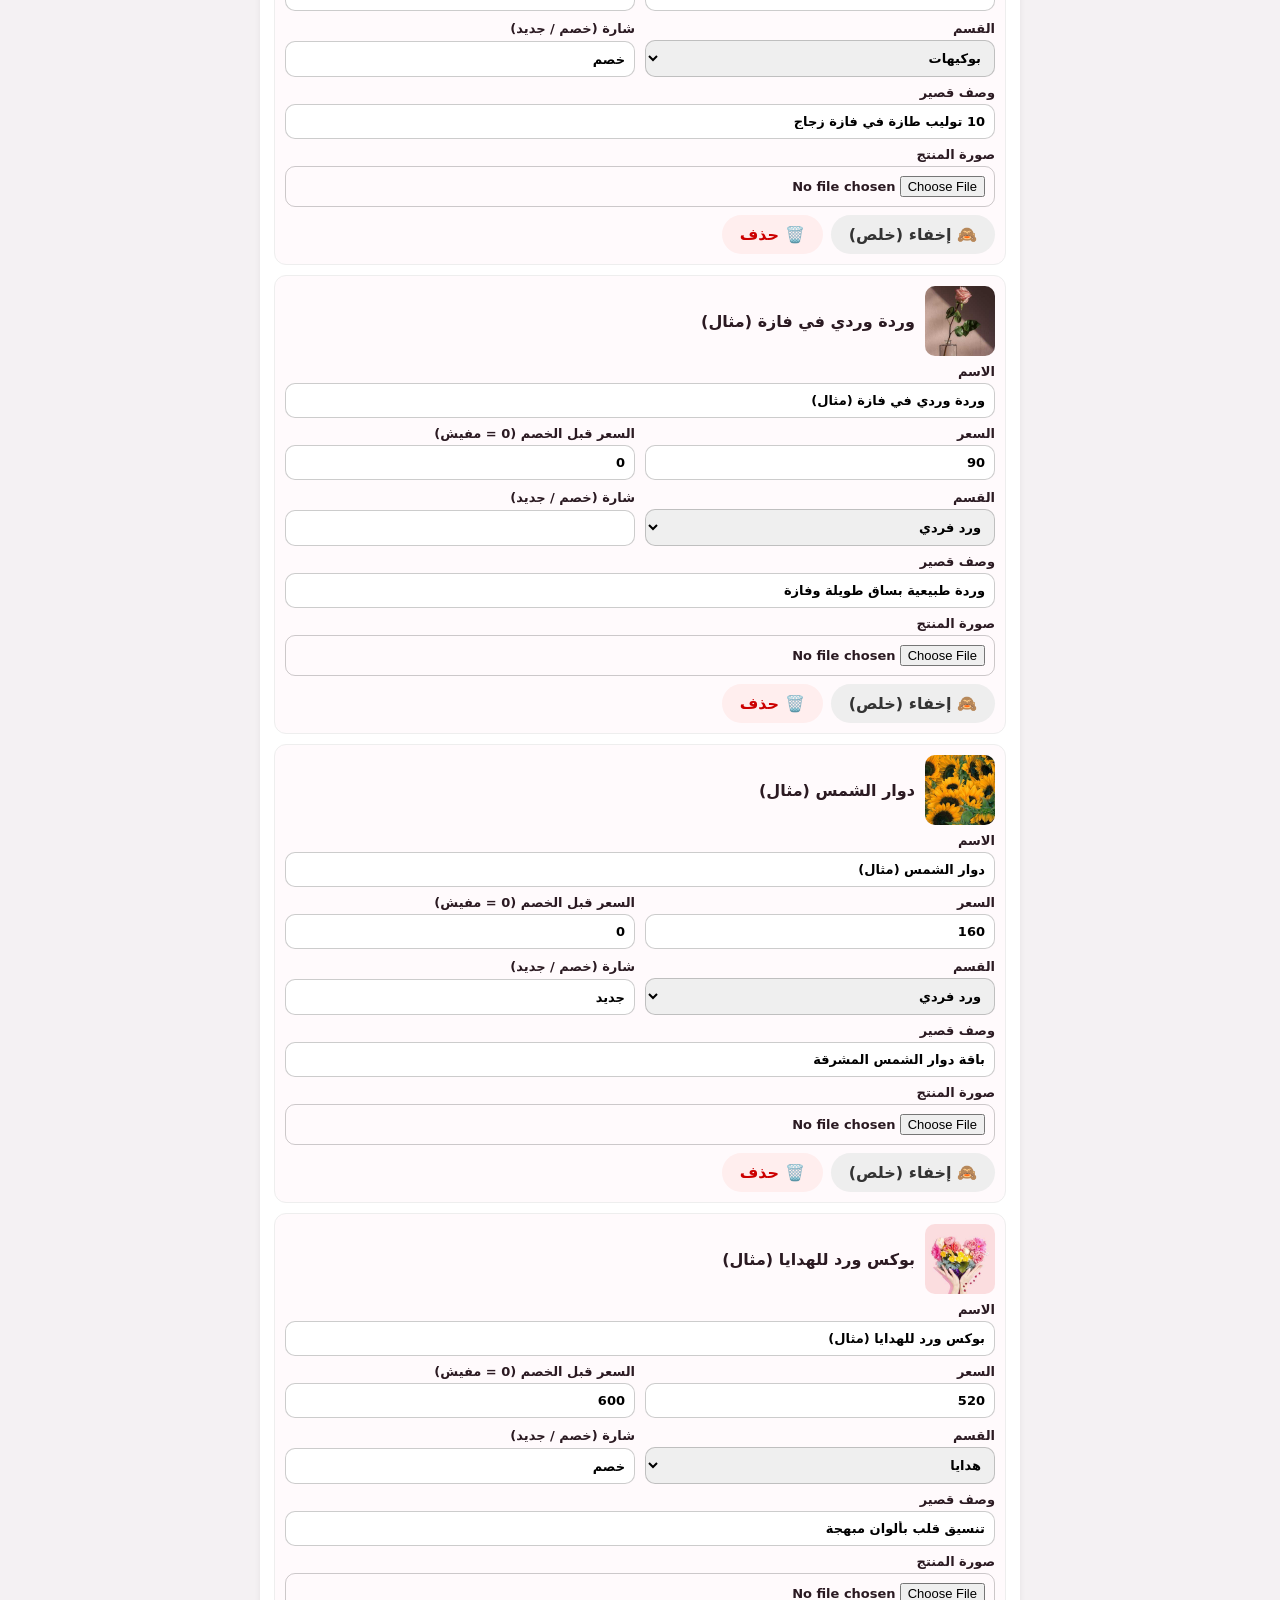
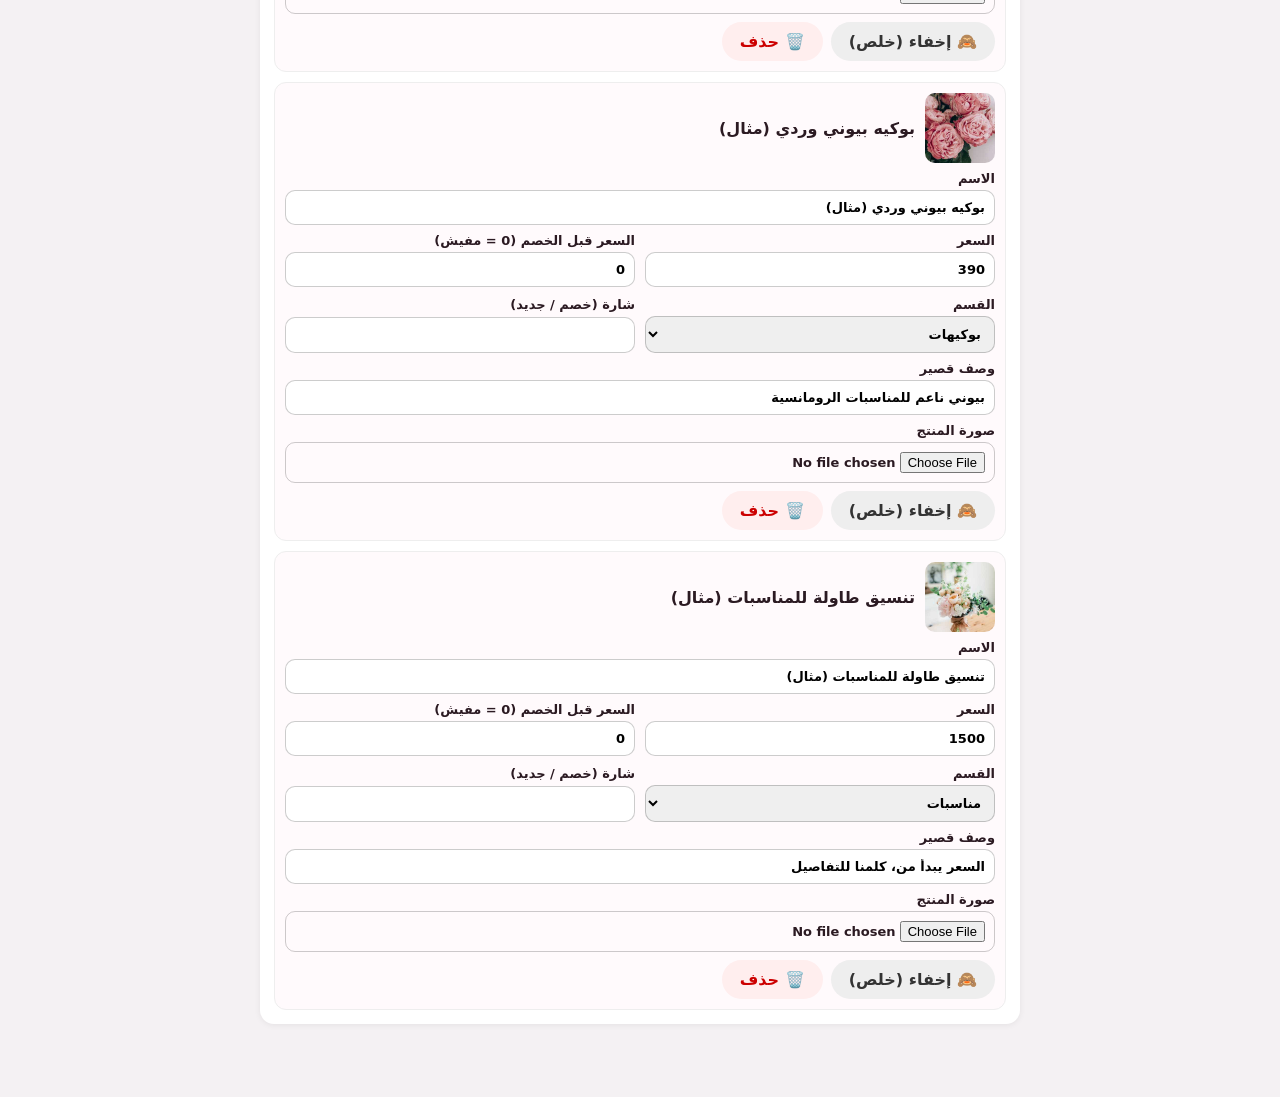
==== commit 252a01b4: "Update admin.html" ====
--- a/admin.html
+++ b/admin.html
@@ -10,6 +10,7 @@
 .p{border:1px solid #eee;border-radius:12px;padding:10px;display:grid;gap:8px;background:#fffafc}
 .p img{width:70px;height:70px;object-fit:cover;border-radius:10px}
 .guide{background:#fff8e1;border-radius:14px;padding:14px;line-height:1.9;font-size:14px}
+.card2{border:1px solid #eee;border-radius:12px;padding:10px;margin:8px 0;display:grid;gap:6px}textarea{width:100%;padding:10px;border:1px solid #ddd;border-radius:10px;font:inherit}
 .bar button{padding:8px 12px;font-size:13px}.bar{position:sticky;bottom:8px;display:flex;gap:6px;justify-content:center;background:#fffe;padding:10px;border-radius:50px;box-shadow:0 2px 12px #0003;flex-wrap:wrap}
 </style></head><body><div class="w">
 <h1>⚙️ لوحة تحكم المحل</h1>
@@ -24,12 +25,17 @@
 const ls={get:k=>{try{return localStorage.getItem(k)}catch(e){return null}},set:(k,v)=>{try{localStorage.setItem(k,v)}catch(e){}},del:k=>{try{localStorage.removeItem(k)}catch(e){}}};
 let D=JSON.parse(ls.get('shop_draft')||'null')||JSON.parse(JSON.stringify(window.SHOP));
 const $=s=>document.querySelector(s);
+D.texts=Object.assign({},window.SHOP.texts,D.texts||{});D.about=D.about||JSON.parse(JSON.stringify(window.SHOP.about||{show:false,title:'',text:''}));D.why=D.why||[];D.reviews=D.reviews||[];D.occasions=D.occasions||[];
+if(!D.settings.ordersUrl&&window.SHOP.settings.ordersUrl)D.settings.ordersUrl=window.SHOP.settings.ordersUrl;
 const save=()=>ls.set('shop_draft',JSON.stringify(D));
+const eh2=s=>String(s==null?'':s).replace(/&/g,'&amp;').replace(/</g,'&lt;');
 const esc=s=>String(s??'').replace(/"/g,'&quot;');
 function f(label,path,type='text'){return `<label>${label}<input type="${type}" value="${esc(path.split('.').reduce((o,k)=>o[k],D))}" data-k="${path}" data-t="${type}"></label>`}
 function render(){
 const S=D.settings;
 $('#app').innerHTML=`
+<details open id="ordbox"><summary>📥 صندوق الطلبات <span id="ordcnt"></span></summary><div class="b" id="ordbody"></div></details>
+<details id="rvbox"><summary>💬 آراء الزباين المنتظرة <span id="rvcnt"></span></summary><div class="b" id="rvbody"></div></details>
 <details open><summary>🏪 بيانات المحل</summary><div class="b">${f('اسم المحل','settings.name')}${f('الاسم بالعربي','settings.nameAr')}${f('جملة تحت الاسم','settings.tagline')}
 <label>الطلبات توصل على<select data-k="settings.channel"><option value="whatsapp" ${S.channel=='whatsapp'?'selected':''}>واتساب</option><option value="telegram" ${S.channel=='telegram'?'selected':''}>تليجرام</option></select></label>
 ${f('رقم الواتساب (بالكود: 2010xxxxxxxx)','settings.whatsapp')}${f('يوزر التليجرام (من غير @)','settings.telegram')}
@@ -41,6 +47,11 @@
 <label>التوكن (Token) - سرّي، متبعتوش لحد<input type="password" data-gh="token" value="${esc(GH.token)}" dir="ltr" autocomplete="new-password"></label>
 <label>باسكود لحماية اللوحة على الموبايل ده (اختياري)<input type="password" id="newpass" placeholder="اكتب باسكود جديد" autocomplete="off"></label>
 <div style="display:flex;gap:8px;flex-wrap:wrap"><button class="s" id="savegh">حفظ الإعدادات</button><button class="s" id="testgh">اختبار الاتصال</button><button class="d" id="forget">مسح التوكن من الموبايل</button></div><div id="ghmsg" style="font-size:14px;font-weight:700"></div></div></details>
+<details><summary>✏️ نصوص الصفحة</summary><div class="b"><div class="guide" style="font-size:13px">كل الكلام اللي في الصفحة تقدر تغيّره من هنا.</div>${f('اسم المحل','settings.name')}${f('رابط: العروض','texts.navOffers')}${f('رابط: المناسبات','texts.navOcc')}${f('رابط: المنتجات','texts.navShop')}${f('رابط: ليه إحنا','texts.navWhy')}${f('رابط: آراء العملاء','texts.navReviews')}${f('زرار الطلب','texts.cta')}${f('زرار الهيرو التاني','texts.btn2')}${f('عنوان العروض','texts.offersTitle')}${f('جملة العروض','texts.offersSub')}${f('عنوان المناسبات','texts.occTitle')}${f('جملة المناسبات','texts.occSub')}${f('عنوان المنتجات','texts.shopTitle')}${f('جملة المنتجات','texts.shopSub')}${f('عنوان "ليه تختارنا"','texts.whyTitle')}${f('عنوان الآراء','texts.reviewsTitle')}${f('شريط المزايا 1','texts.strip1')}${f('شريط المزايا 2','texts.strip2')}${f('شريط المزايا 3','texts.strip3')}${f('شريط المزايا 4','texts.strip4')}${f('ملاحظة تحت الصفحة (سيبها فاضية لو مش عايزها)','texts.footerNote')}</div></details>
+<details><summary>ℹ️ عن المحل</summary><div class="b"><label><span><input type="checkbox" style="width:auto" data-k="about.show" data-t="check" ${(D.about||{}).show?'checked':''}> إظهار قسم "عن المحل"</span></label>${f('العنوان','about.title')}<label>الكلام<textarea rows="5" data-k="about.text" data-t="text">${eh2((D.about||{}).text)}</textarea></label></div></details>
+<details><summary>⭐ ليه تختارنا (المزايا)</summary><div class="b">${(D.why||[]).map((w,i)=>`<div class="card2">${f('العنوان','why.'+i+'.t')}${f('الوصف','why.'+i+'.d')}<button class="d" data-dw="${i}">🗑️ حذف</button></div>`).join('')}<button class="s" id="addwhy">➕ إضافة ميزة</button></div></details>
+<details><summary>💬 آراء العملاء</summary><div class="b">${(D.reviews||[]).map((r,i)=>`<div class="card2">${f('اسم العميل','reviews.'+i+'.n')}<label>الكلام<textarea rows="3" data-k="reviews.${i}.t" data-t="text">${eh2(r.t)}</textarea></label>${f('عدد النجوم (1-5)','reviews.'+i+'.s','number')}<button class="d" data-dr="${i}">🗑️ حذف</button></div>`).join('')}<button class="s" id="addrev">➕ إضافة رأي</button></div></details>
+<details><summary>🎁 المناسبات</summary><div class="b">${(D.occasions||[]).map((o,i)=>`<div class="card2">${f('اسم المناسبة','occasions.'+i+'.name')}<label>القسم<select data-k="occasions.${i}.category">${D.categories.map(c=>`<option ${c==o.category?'selected':''}>${c}</option>`).join('')}</select></label><label>الصورة<input type="file" accept="image/*" data-occ="${i}"></label>${o.image?`<img src="${o.image}" style="height:50px">`:''}<button class="d" data-do="${i}">🗑️ حذف</button></div>`).join('')}<button class="s" id="addocc">➕ إضافة مناسبة</button></div></details>
 <details><summary>🎨 الألوان والشكل</summary><div class="b"><div class="g2">${f('اللون الأساسي','theme.primary','color')}${f('لون مميز','theme.accent','color')}${f('الخلفية','theme.background','color')}${f('لون الكتابة','theme.text','color')}</div>
 <div class="g2">${f('استدارة الأركان (0-30)','theme.radius','number')}<label>عدد المنتجات في الصف (موبايل)<select data-k="theme.columns" data-t="number"><option ${D.theme.columns==1?'selected':''}>1</option><option ${D.theme.columns==2?'selected':''}>2</option></select></label></div>
 <label>الخط<select data-k="theme.font">${['Cairo','Tajawal','Almarai','Changa','Reem Kufi','system'].map(x=>`<option ${D.theme.font==x?'selected':''}>${x}</option>`).join('')}</select></label></div></details>
@@ -62,12 +73,19 @@
  if(t.id=='cats'){D.categories=t.value.split(/[،,]/).map(s=>s.trim()).filter(Boolean);save()}});
 document.addEventListener('change',e=>{const t=e.target;
  if(t.dataset.img!==undefined&&t.files[0])shrink(t.files[0],700,u=>{D.products[t.dataset.img].image=u;save();render()});
+ if(t.dataset.occ!==undefined&&t.files[0])shrink(t.files[0],600,u=>{D.occasions[t.dataset.occ].image=u;save();render()});
  if(t.id=='logo'&&t.files[0])shrink(t.files[0],300,u=>{D.settings.logo=u;D.settings.logoWhite='';save();render()},'image/png');
  if(t.tagName=='SELECT'&&t.dataset.k)render()});
 document.addEventListener('click',e=>{const d=e.target.dataset;
  if(e.target.id=='add'){D.products.unshift({id:Date.now(),name:'منتج جديد',price:100,oldPrice:0,category:D.categories[0],emoji:'🌸',badge:'جديد',image:'',desc:''});save();render()}
  if(d.del!==undefined&&confirm('تحذف المنتج؟')){D.products.splice(d.del,1);save();render()}
  if(d.hide!==undefined){const p=D.products[d.hide];p.hidden=!p.hidden;save();render()}
+ if(e.target.id=='addwhy'){D.why.push({t:'ميزة جديدة',d:'اكتب وصفها هنا'});save();render()}
+ if(d.dw!==undefined&&confirm('تحذف الميزة؟')){D.why.splice(d.dw,1);save();render()}
+ if(e.target.id=='addrev'){D.reviews.push({n:'اسم العميل',t:'اكتب رأي العميل هنا',s:5});save();render()}
+ if(d.dr!==undefined&&confirm('تحذف الرأي؟')){D.reviews.splice(d.dr,1);save();render()}
+ if(e.target.id=='addocc'){D.occasions.push({name:'مناسبة جديدة',image:'',category:D.categories[0]});save();render()}
+ if(d.do!==undefined&&confirm('تحذف المناسبة؟')){D.occasions.splice(d.do,1);save();render()}
  if(e.target.id=='addarea'){(D.settings.areas=D.settings.areas||[]).push({name:'منطقة جديدة',fee:50});save();render()}
  if(e.target.id=='pv'){save();if(window.STORE_TPL){const h=window.STORE_TPL.replace('/*DATA*/','window.SHOP='+JSON.stringify(D).replace(/</g,'\\u003c')+';');$('#pf').srcdoc=h;$('#pw').style.display='block'}else window.open('index.html?preview=1')}
  if(e.target.id=='pc')$('#pw').style.display='none'
@@ -110,6 +128,37 @@
  if(id==='forget'&&confirm('تمسح التوكن من الموبايل ده؟')){ls.del('gh_cfg');GH.token='';GH.owner='';GH.repo='';render()}
 });
 
+/* ===== صندوق الطلبات ===== */
+let ORD=null,ORDMSG='';
+const eh=s=>String(s==null?'':s).replace(/[&<>"']/g,c=>({'&':'&amp;','<':'&lt;','>':'&gt;','"':'&quot;',"'":'&#39;'}[c]));
+const ordKey=()=>ls.get('ord_key')||'',ordUrl=()=>String(D.settings.ordersUrl||'').trim();
+const ST=['جديد','تم التجهيز','اتسلّم','ملغي'];
+async function ordLoad(){const u=ordUrl(),k=ordKey();if(!u){ORDMSG='صندوق الطلبات لسه مش متوصّل بالموقع.';ordFill();return}if(!k){ORDMSG='اكتب مفتاح الطلبات وادوس حفظ.';ordFill();return}
+ ORDMSG='بحمّل...';ordFill();try{const r=await fetch(u+'?key='+encodeURIComponent(k));const j=await r.json();if(j.error)throw 0;ORD=j.orders||[];ORDMSG=''}catch(e){ORDMSG='معرفتش أجيب الطلبات. اتأكد من المفتاح والنت.'}ordFill()}
+async function ordSet(id,s){try{const r=await fetch(ordUrl()+'?action=status&id='+encodeURIComponent(id)+'&status='+encodeURIComponent(s)+'&key='+encodeURIComponent(ordKey()));const j=await r.json();if(j.error)throw 0;const o=ORD.find(x=>String(x.id)===String(id));if(o)o.status=s;ordFill()}catch(e){alert('معرفتش أغيّر الحالة. جرب تاني.')}}
+function ordFill(){const b=document.getElementById('ordbody');if(!b)return;
+ const n=ORD?ORD.filter(o=>o.status==='جديد').length:0;document.getElementById('ordcnt').textContent=n?'('+n+' جديد)':'';
+ let h=`<div style="display:flex;gap:8px;flex-wrap:wrap;align-items:end"><label style="flex:1;min-width:140px">مفتاح الطلبات (سرّي)<input type="password" id="ordkey" value="${eh(ordKey())}" dir="ltr" autocomplete="new-password"></label><button class="s" id="ordsave">حفظ وتحديث</button></div>`;
+ if(ORDMSG)h+=`<div style="margin:8px 0;font-size:14px">${eh(ORDMSG)}</div>`;
+ if(ORD&&!ORD.length&&!ORDMSG)h+='<div style="margin:8px 0">مفيش طلبات لسه.</div>';
+ if(ORD)h+=ORD.map(o=>{const t=new Date(o.time),ph=String(o.phone||'').replace(/\D/g,'');
+  return `<div style="border:1px solid #eee;border-radius:12px;padding:10px;margin-top:10px;background:${o.status==='جديد'?'#fff6fb':'#fafafa'}"><div style="display:flex;justify-content:space-between;gap:8px"><b>${eh(o.name)}</b><span style="font-size:12px;color:#888">${isNaN(t)?'':t.toLocaleString('ar-EG')}</span></div>
+<div style="font-size:14px;margin:4px 0">📞 <a href="tel:${eh(ph)}">${eh(o.phone)}</a> · <a href="https://wa.me/${eh(ph.replace(/^0/,'20'))}" target="_blank">واتساب</a><br>📍 ${eh(o.area)} - ${eh(o.address)}${o.note?'<br>📝 '+eh(o.note):''}</div>
+<div style="font-size:14px;white-space:pre-line">${eh(o.items)}</div><div style="margin:4px 0"><b>الإجمالي: ${eh(o.total)}</b> (توصيل ${eh(o.delivery)})</div>
+<div style="display:flex;gap:6px;flex-wrap:wrap">${ST.map(s=>`<button class="s" data-os="${eh(o.id)}" data-sv="${s}" style="${o.status===s?'background:#d6309a;color:#fff':''};padding:6px 10px;font-size:13px">${s}</button>`).join('')}</div></div>`}).join('');
+ b.innerHTML=h}
+document.addEventListener('click',e=>{const t=e.target;
+ if(t.id==='ordsave'){ls.set('ord_key',document.getElementById('ordkey').value.trim());ordLoad()}
+ if(t.dataset&&t.dataset.os)ordSet(t.dataset.os,t.dataset.sv)});
+let RV=null,RVMSG='';
+async function rvLoad(){const u=ordUrl(),k=ordKey();if(!u||!k)return;try{const r=await fetch(u+'?action=rlist&key='+encodeURIComponent(k));const j=await r.json();if(j.error)throw 0;RV=j.reviews||[];RVMSG=''}catch(e){RVMSG='معرفتش أجيب الآراء.'}rvFill()}
+async function rvSet(id,s){if(s==='delete'&&!confirm('تحذف الرأي نهائي؟'))return;try{const r=await fetch(ordUrl()+'?action=rstatus&id='+encodeURIComponent(id)+'&status='+s+'&key='+encodeURIComponent(ordKey()));const j=await r.json();if(j.error)throw 0;if(s==='delete')RV=RV.filter(x=>String(x.id)!==String(id));else{const o=RV.find(x=>String(x.id)===String(id));if(o)o.status=s}rvFill()}catch(e){alert('معرفتش أنفّذ. جرب تاني.')}}
+function rvFill(){const b=document.getElementById('rvbody');if(!b)return;const pend=RV?RV.filter(r=>r.status==='pending').length:0;document.getElementById('rvcnt').textContent=pend?'('+pend+' منتظر مراجعة)':'';
+ const LBL={pending:'منتظر',approved:'معتمد',hidden:'مخفي'};
+ b.innerHTML=(RVMSG?`<div>${eh(RVMSG)}</div>`:'')+(RV&&!RV.length?'<div>مفيش آراء لسه.</div>':'')+(RV||[]).map(r=>`<div style="border:1px solid #eee;border-radius:12px;padding:10px;margin-top:10px;background:${r.status==='pending'?'#fff6fb':'#fafafa'}"><div style="display:flex;justify-content:space-between"><b>${eh(r.name)}</b><span>${'★'.repeat(r.stars|0)}</span></div><div style="font-size:14px;margin:4px 0;white-space:pre-line">${eh(r.comment)}</div><div style="font-size:12px;color:#888">${eh(LBL[r.status]||r.status)}</div><div style="display:flex;gap:6px;flex-wrap:wrap;margin-top:6px"><button class="s" data-rv="${eh(r.id)}" data-rs="approved" style="padding:6px 10px;font-size:13px">اعتماد</button><button class="s" data-rv="${eh(r.id)}" data-rs="hidden" style="padding:6px 10px;font-size:13px">إخفاء</button><button class="d" data-rv="${eh(r.id)}" data-rs="delete" style="padding:6px 10px;font-size:13px">حذف</button></div></div>`).join('')}
+document.addEventListener('click',e=>{const t=e.target;if(t.dataset&&t.dataset.rv)rvSet(t.dataset.rv,t.dataset.rs);if(t.id==='ordsave')setTimeout(rvLoad,300)});
+const _render=render;render=function(){_render();ordFill();rvFill()};
+
 const out=()=>'window.SHOP = '+JSON.stringify(D,null,1)+';';
-render();
+render();ordLoad();rvLoad();
 </script></body></html>
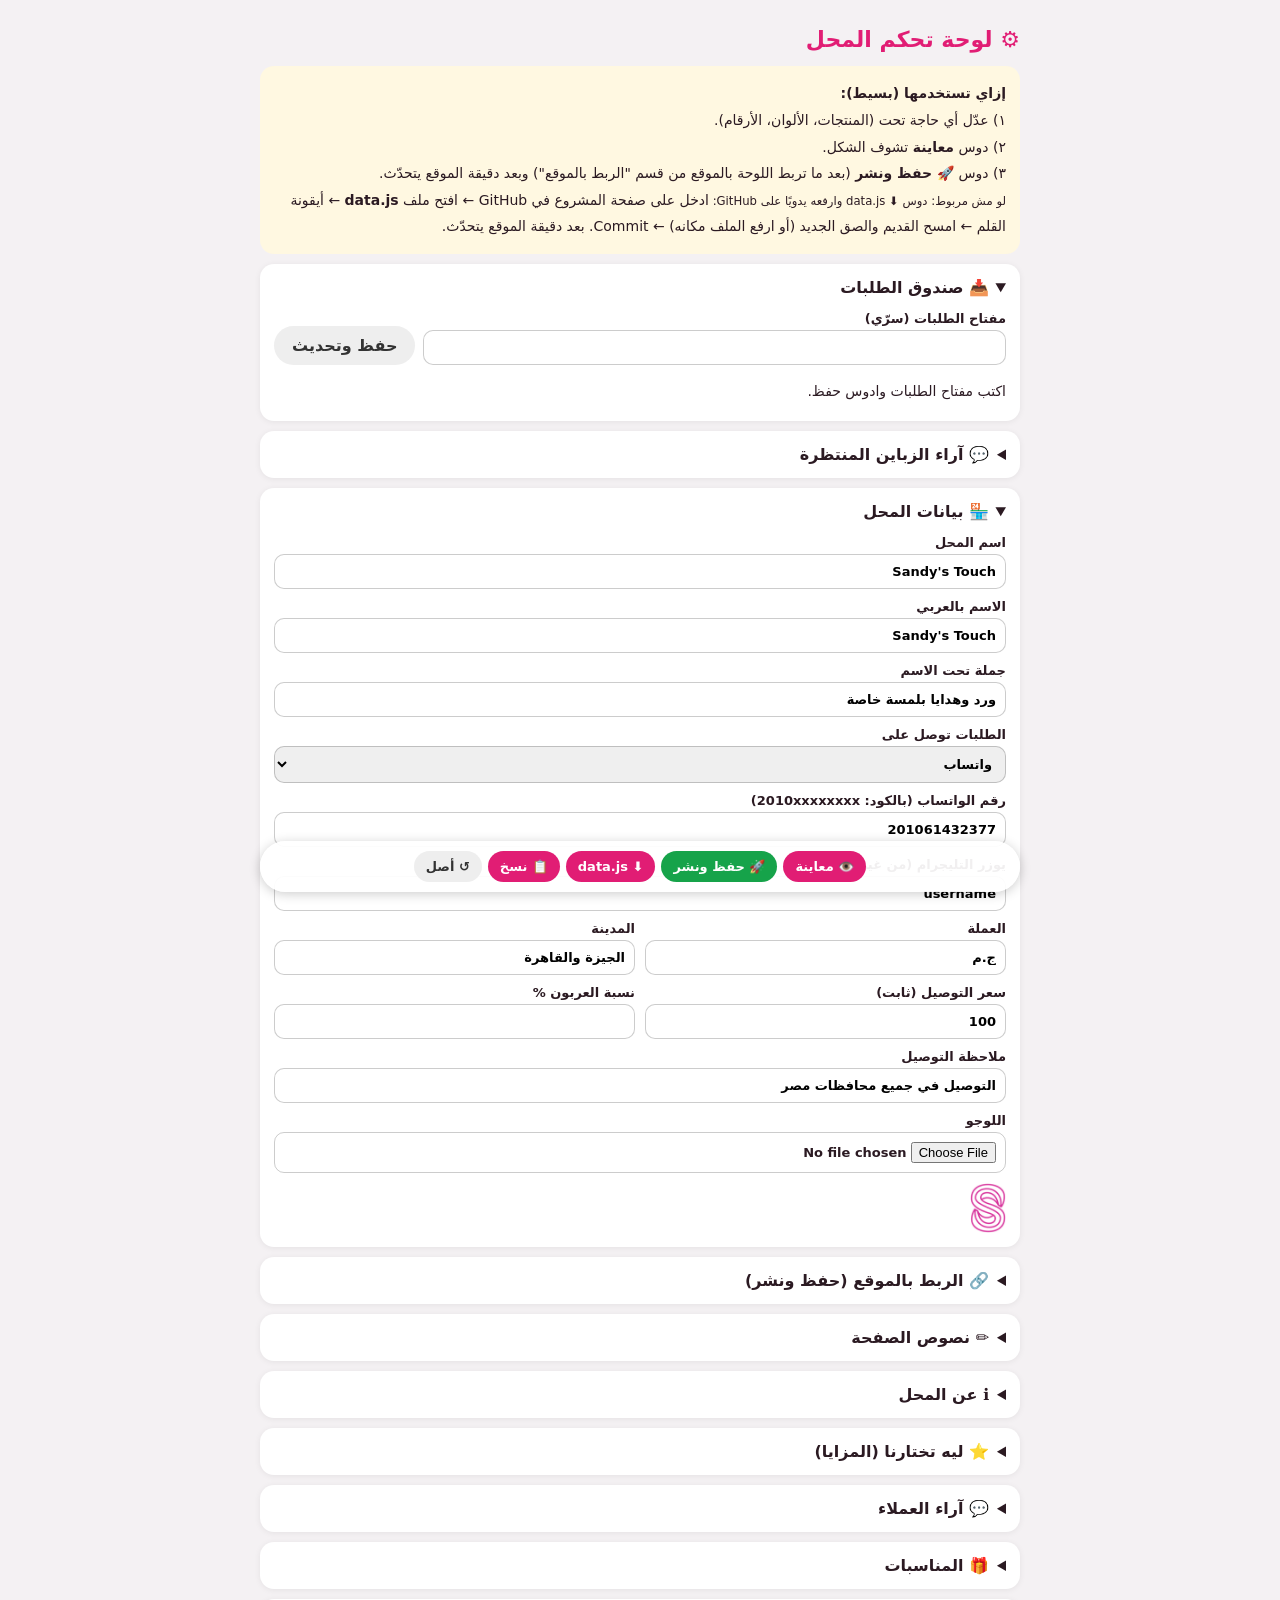
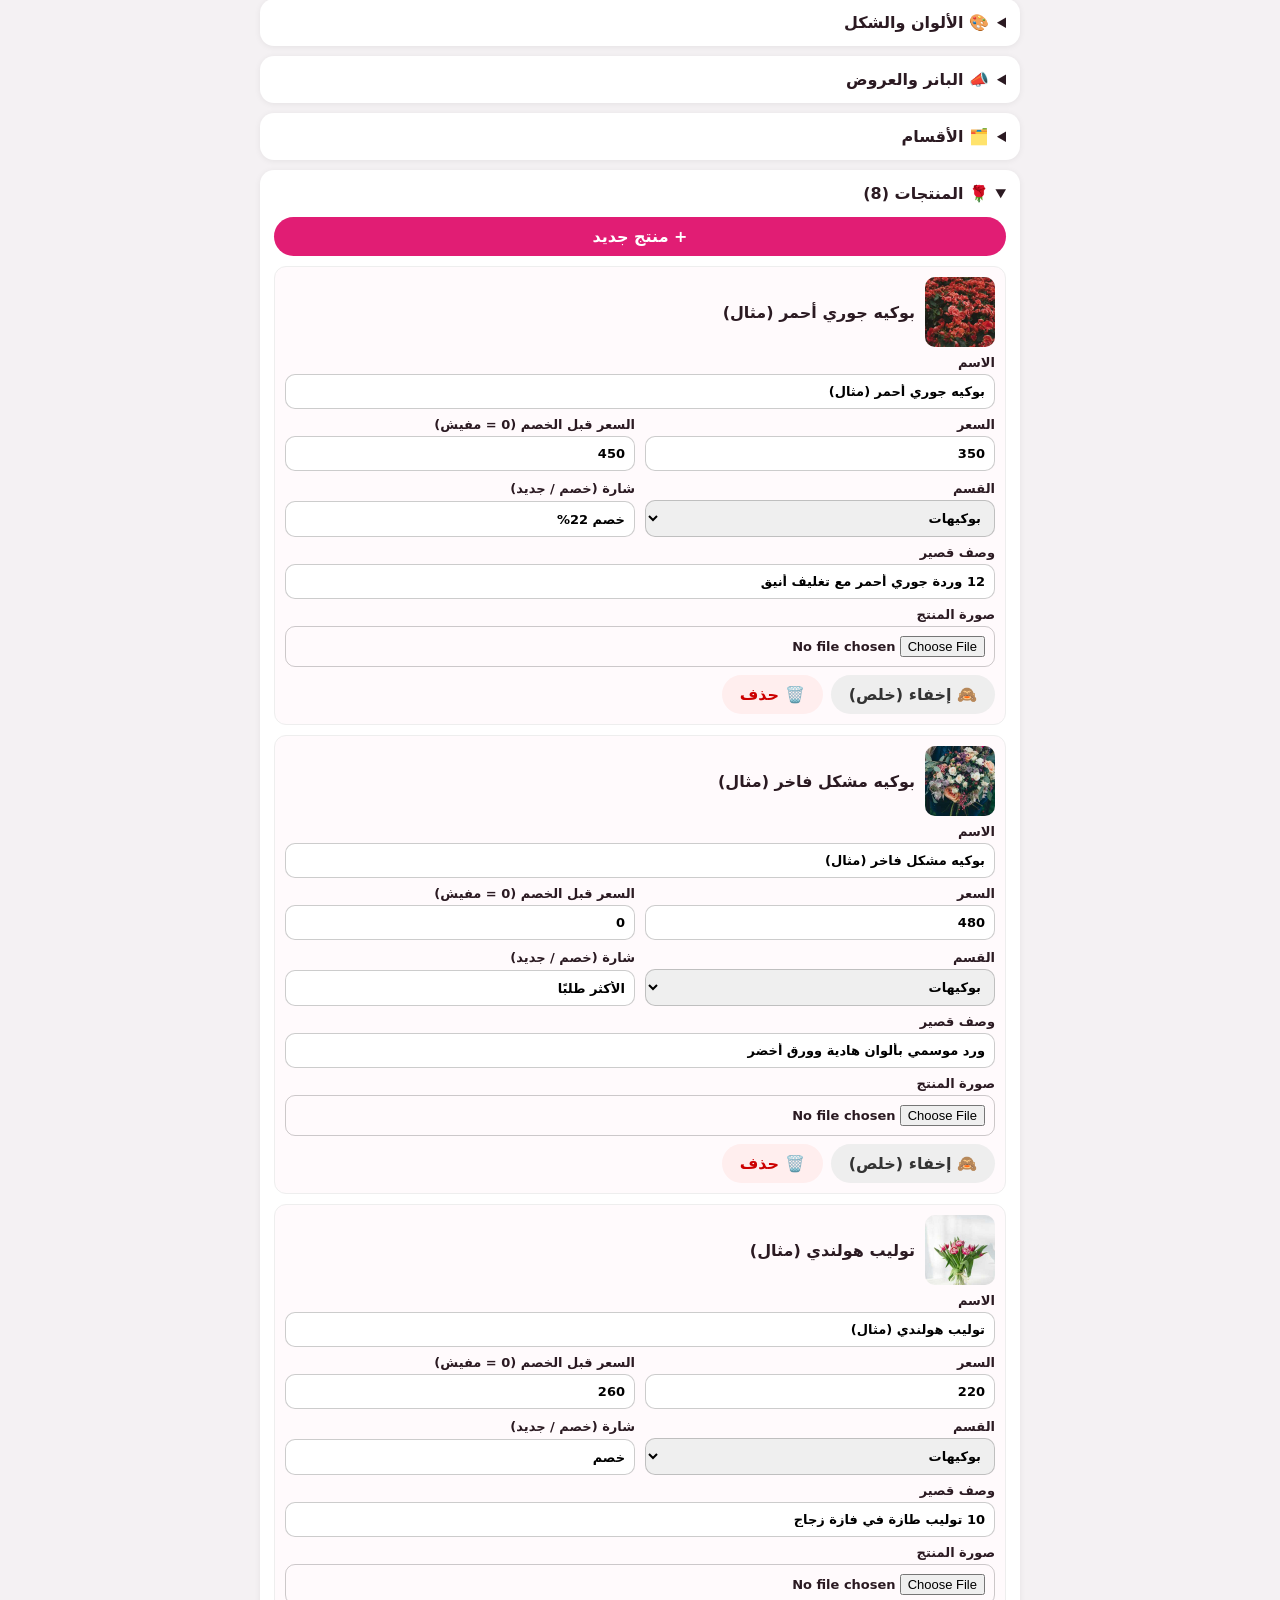
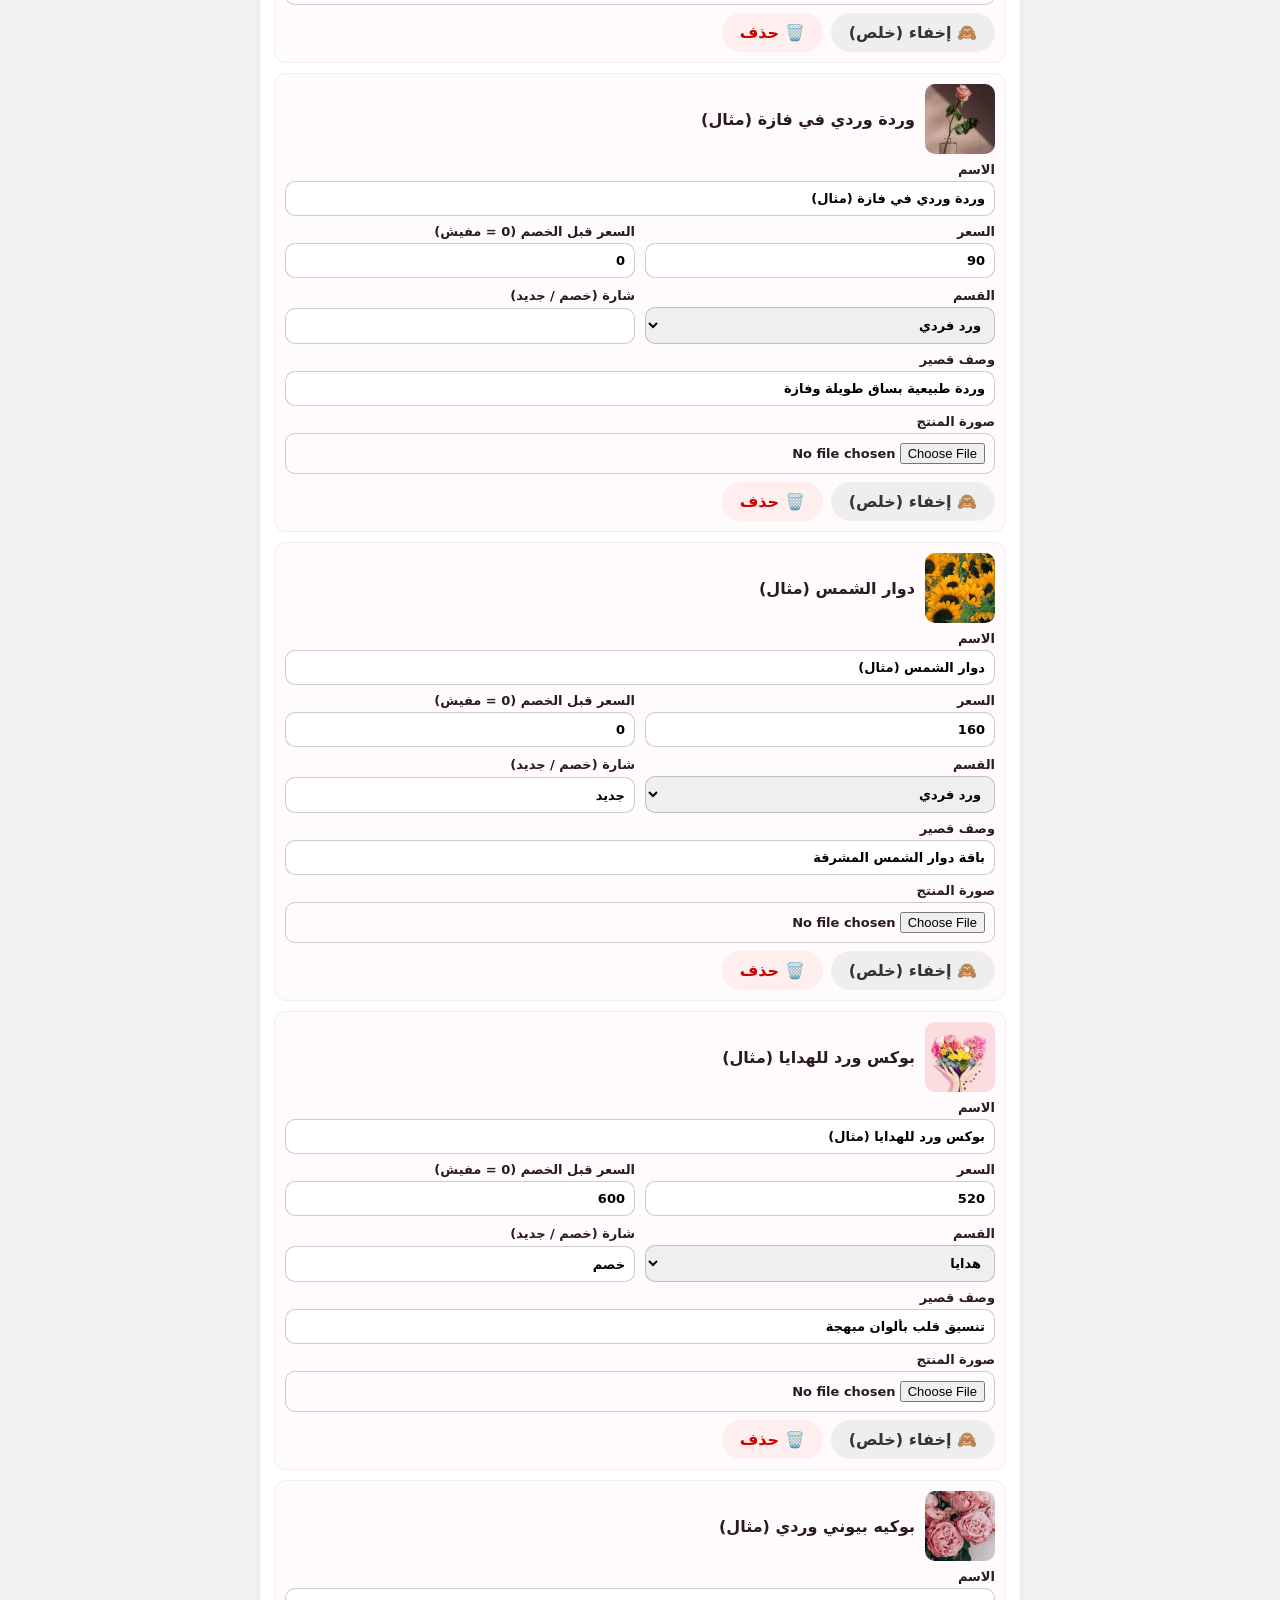
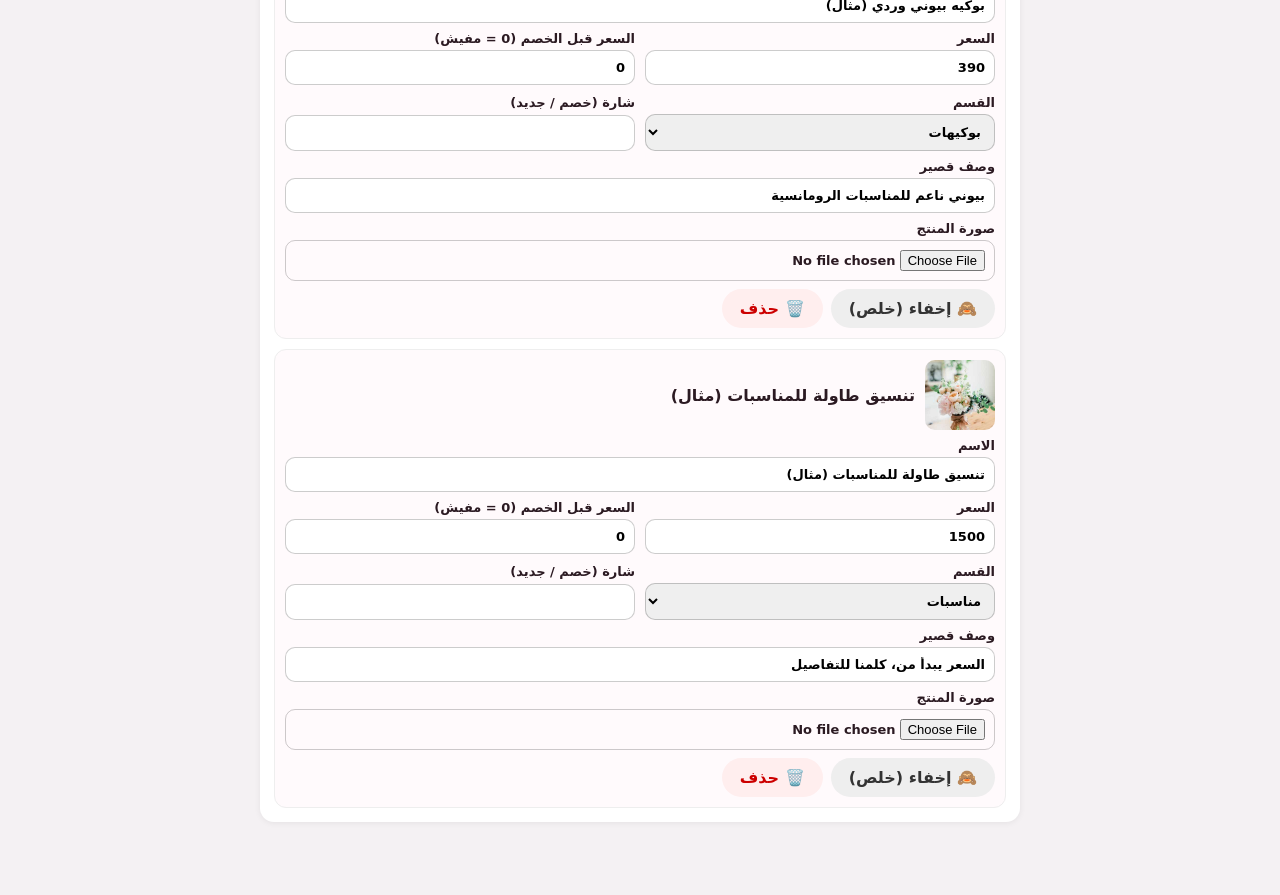
==== commit 05124b8d: "Update admin.html" ====
--- a/admin.html
+++ b/admin.html
@@ -20,7 +20,7 @@
 </div>
 <div id="pw" style="display:none;position:fixed;inset:0;z-index:99;background:#fff"><button id="pc" style="position:fixed;top:10px;left:10px;z-index:100;box-shadow:0 2px 8px #0004">✕ إغلاق المعاينة</button><iframe id="pf" style="width:100%;height:100%;border:0"></iframe></div>
 <div id="lock" style="display:none;position:fixed;inset:0;z-index:200;background:#fbeef5;align-items:center;justify-content:center;padding:20px"><div style="background:#fff;border-radius:16px;padding:24px;max-width:320px;width:100%;display:grid;gap:12px;text-align:center"><h2 style="margin:0;color:#d6309a">🔒 لوحة التحكم</h2><input id="lockin" type="password" placeholder="الباسكود" style="text-align:center"><button id="lockgo">دخول</button><div id="lockerr" style="color:#c00;font-size:13px"></div><button id="lockreset" style="background:none;color:#888;font-size:12px;text-decoration:underline;padding:4px">نسيت الباسكود؟ امسحه (وهيتمسح التوكن كمان)</button></div></div>
-<script src="data.js"></script>
+<script>document.write('<script src="data.js?t='+Date.now()+'"><\/script>')</script>
 <script>
 const ls={get:k=>{try{return localStorage.getItem(k)}catch(e){return null}},set:(k,v)=>{try{localStorage.setItem(k,v)}catch(e){}},del:k=>{try{localStorage.removeItem(k)}catch(e){}}};
 let D=JSON.parse(ls.get('shop_draft')||'null')||JSON.parse(JSON.stringify(window.SHOP));
@@ -39,7 +39,7 @@
 <details open><summary>🏪 بيانات المحل</summary><div class="b">${f('اسم المحل','settings.name')}${f('الاسم بالعربي','settings.nameAr')}${f('جملة تحت الاسم','settings.tagline')}
 <label>الطلبات توصل على<select data-k="settings.channel"><option value="whatsapp" ${S.channel=='whatsapp'?'selected':''}>واتساب</option><option value="telegram" ${S.channel=='telegram'?'selected':''}>تليجرام</option></select></label>
 ${f('رقم الواتساب (بالكود: 2010xxxxxxxx)','settings.whatsapp')}${f('يوزر التليجرام (من غير @)','settings.telegram')}
-<div class="g2">${f('العملة','settings.currency')}${f('المدينة','settings.city')}${f('سعر التوصيل','settings.deliveryFee','number')}${f('توصيل مجاني من','settings.freeDeliveryFrom','number')}</div>${f('ملاحظة التوصيل','settings.deliveryNote')}<b style="font-size:13px">مناطق التوصيل وسعر كل منطقة</b>${(S.areas||[]).map((x,i)=>`<div class="g2"><label>المنطقة<input data-k="settings.areas.${i}.name" value="${esc(x.name)}"></label><label>السعر<input type="number" data-t="number" data-k="settings.areas.${i}.fee" value="${x.fee}"></label></div>`).join('')}<button class="s" id="addarea">+ منطقة</button>
+<div class="g2">${f('العملة','settings.currency')}${f('المدينة','settings.city')}${f('سعر التوصيل (ثابت)','settings.deliveryFee','number')}${f('نسبة العربون %','settings.depositPct','number')}</div>${f('ملاحظة التوصيل','settings.deliveryNote')}
 <label>اللوجو<input type="file" accept="image/*" id="logo"></label>${S.logo?`<img src="${S.logo}" style="height:50px">`:''}</div></details>
 <details><summary>🔗 الربط بالموقع (حفظ ونشر)</summary><div class="b">
 <div class="guide" style="font-size:13px">ده بيخليك تحفظ التعديلات على الموقع مباشرة. اللي بتلصقه هنا بيتحفظ على موبايلك بس.</div>
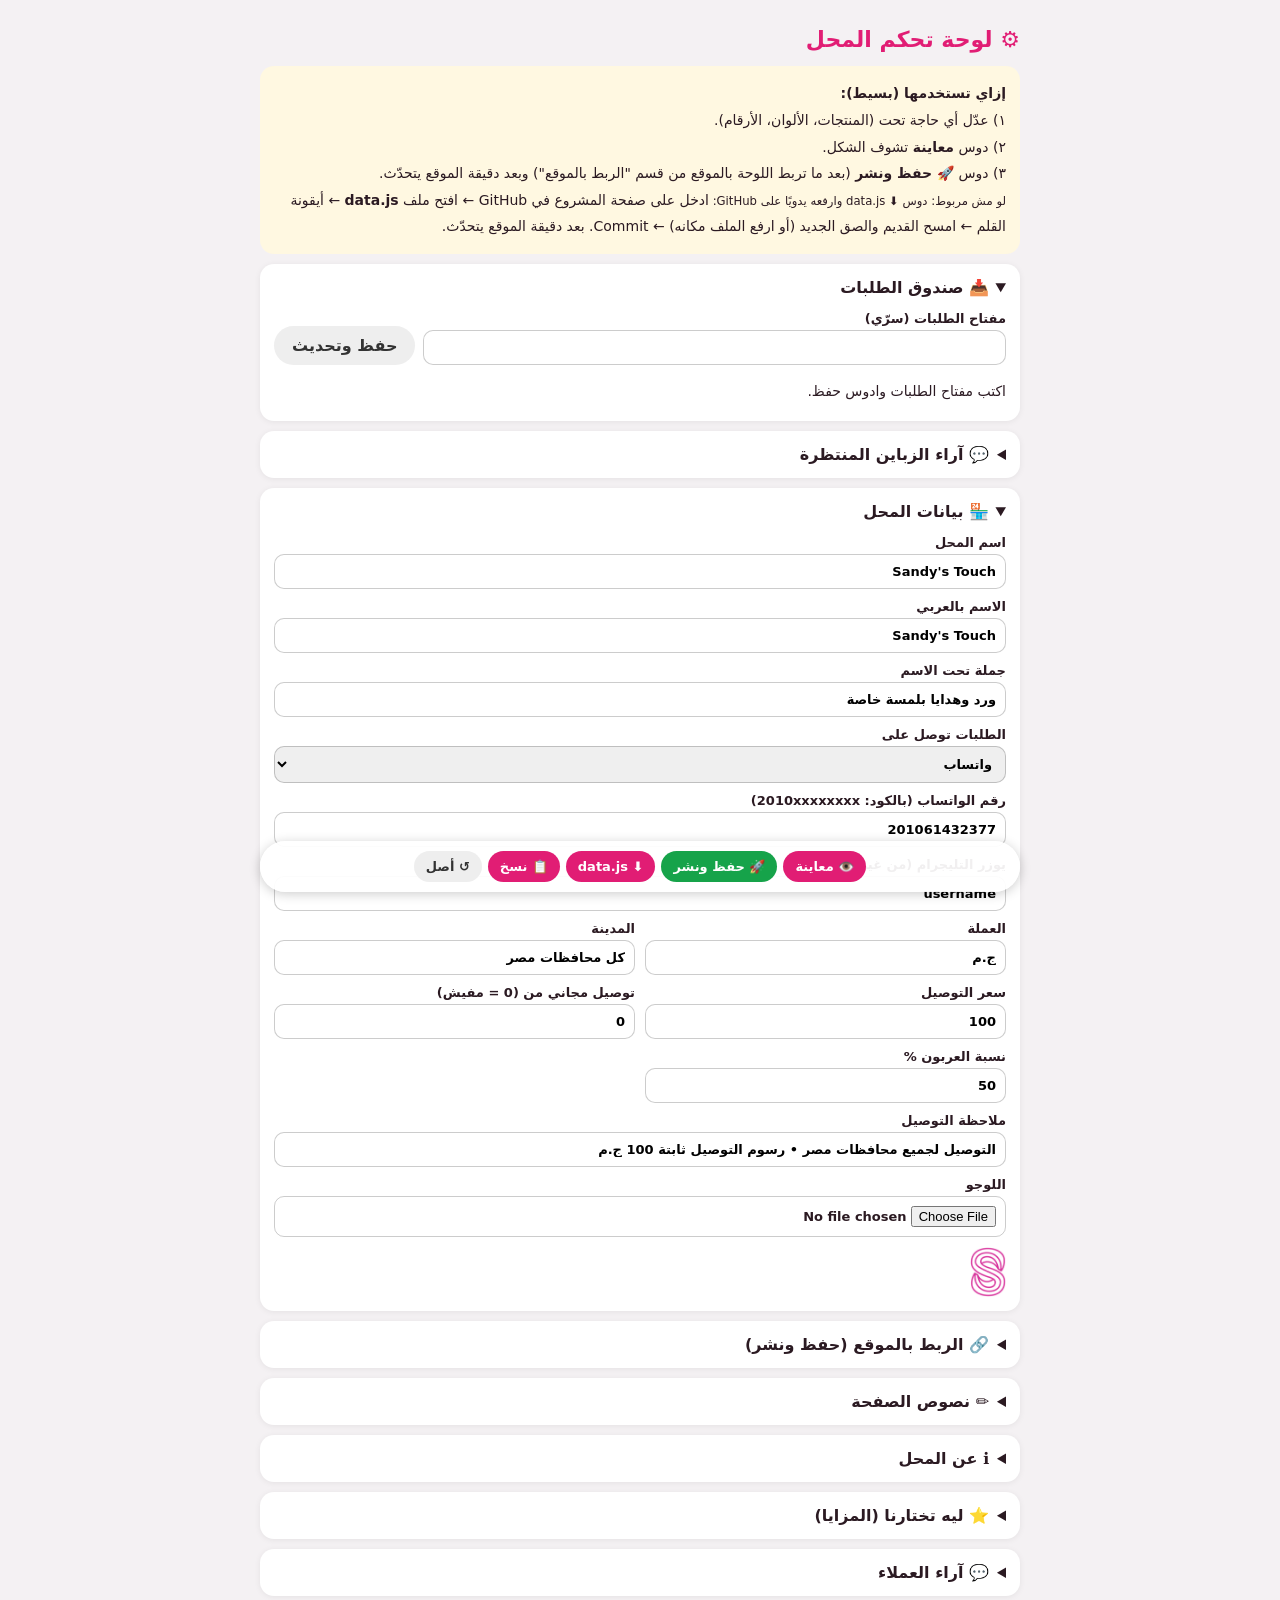
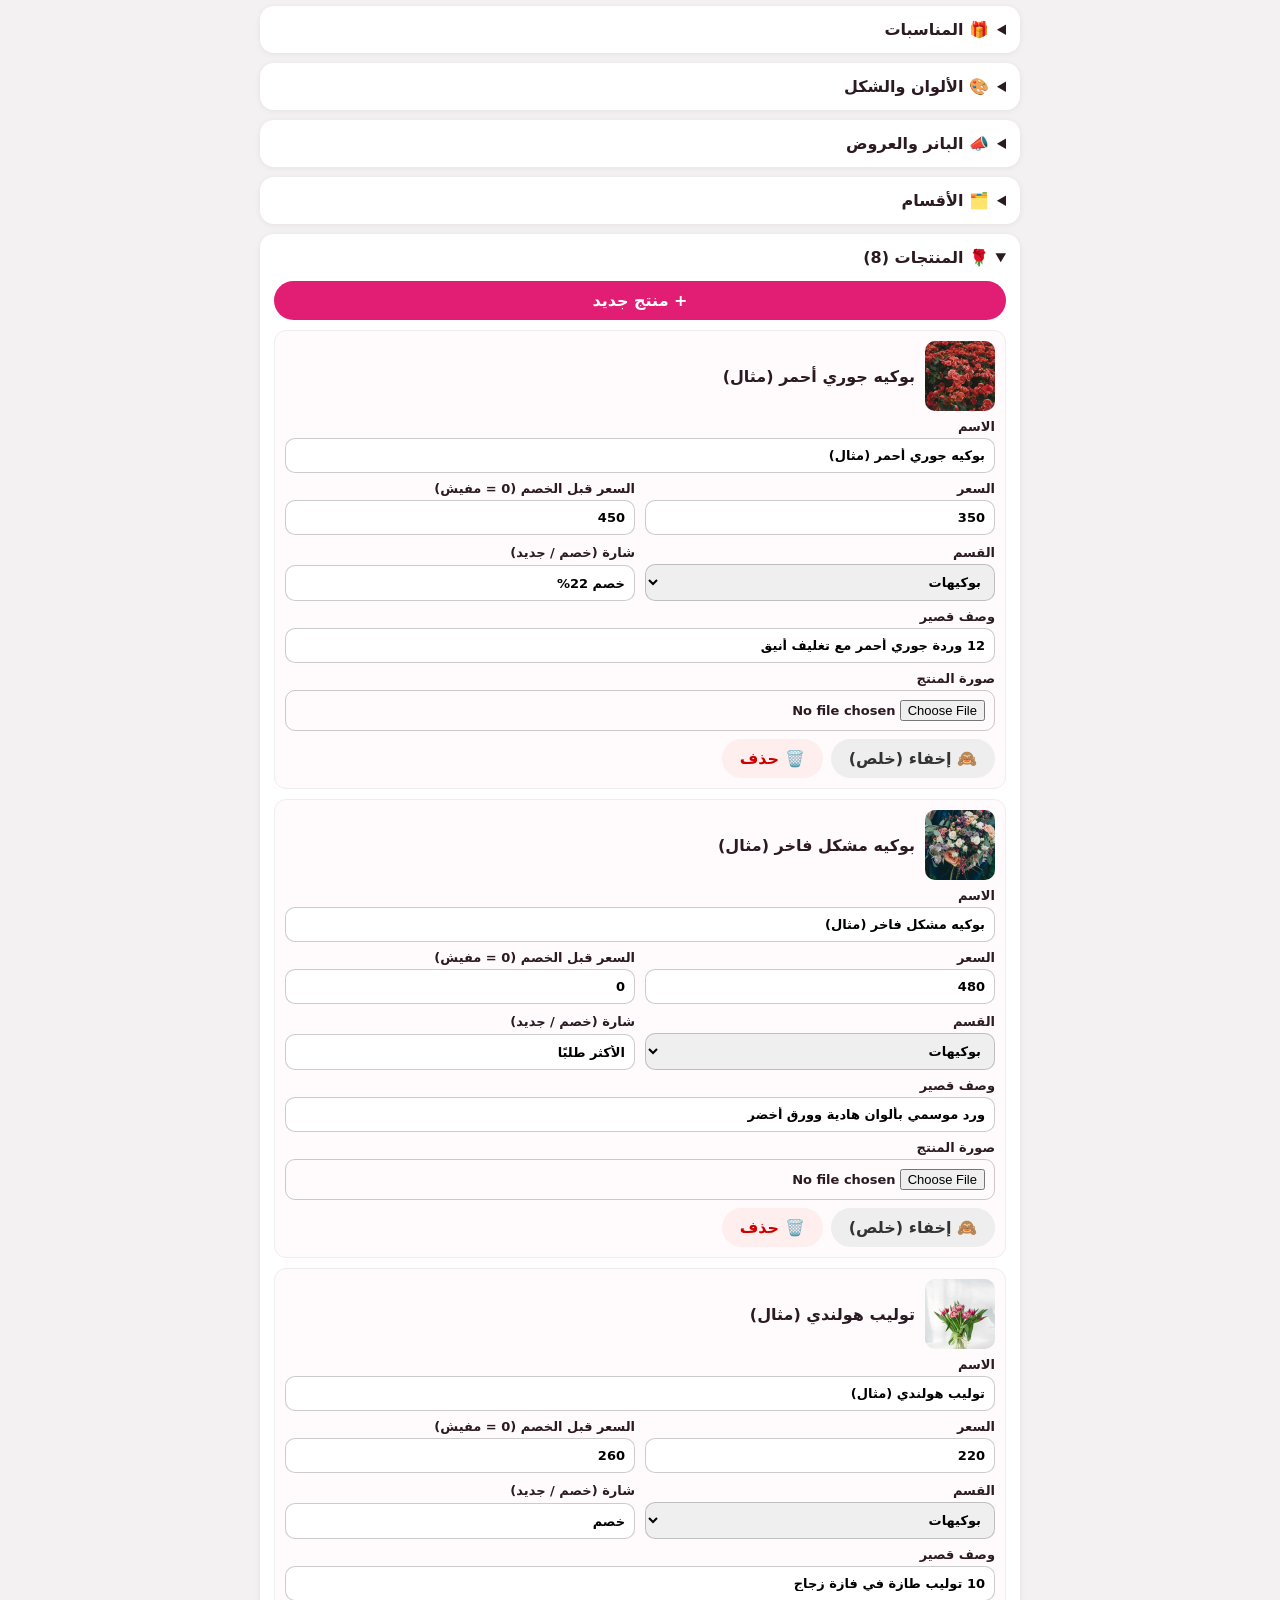
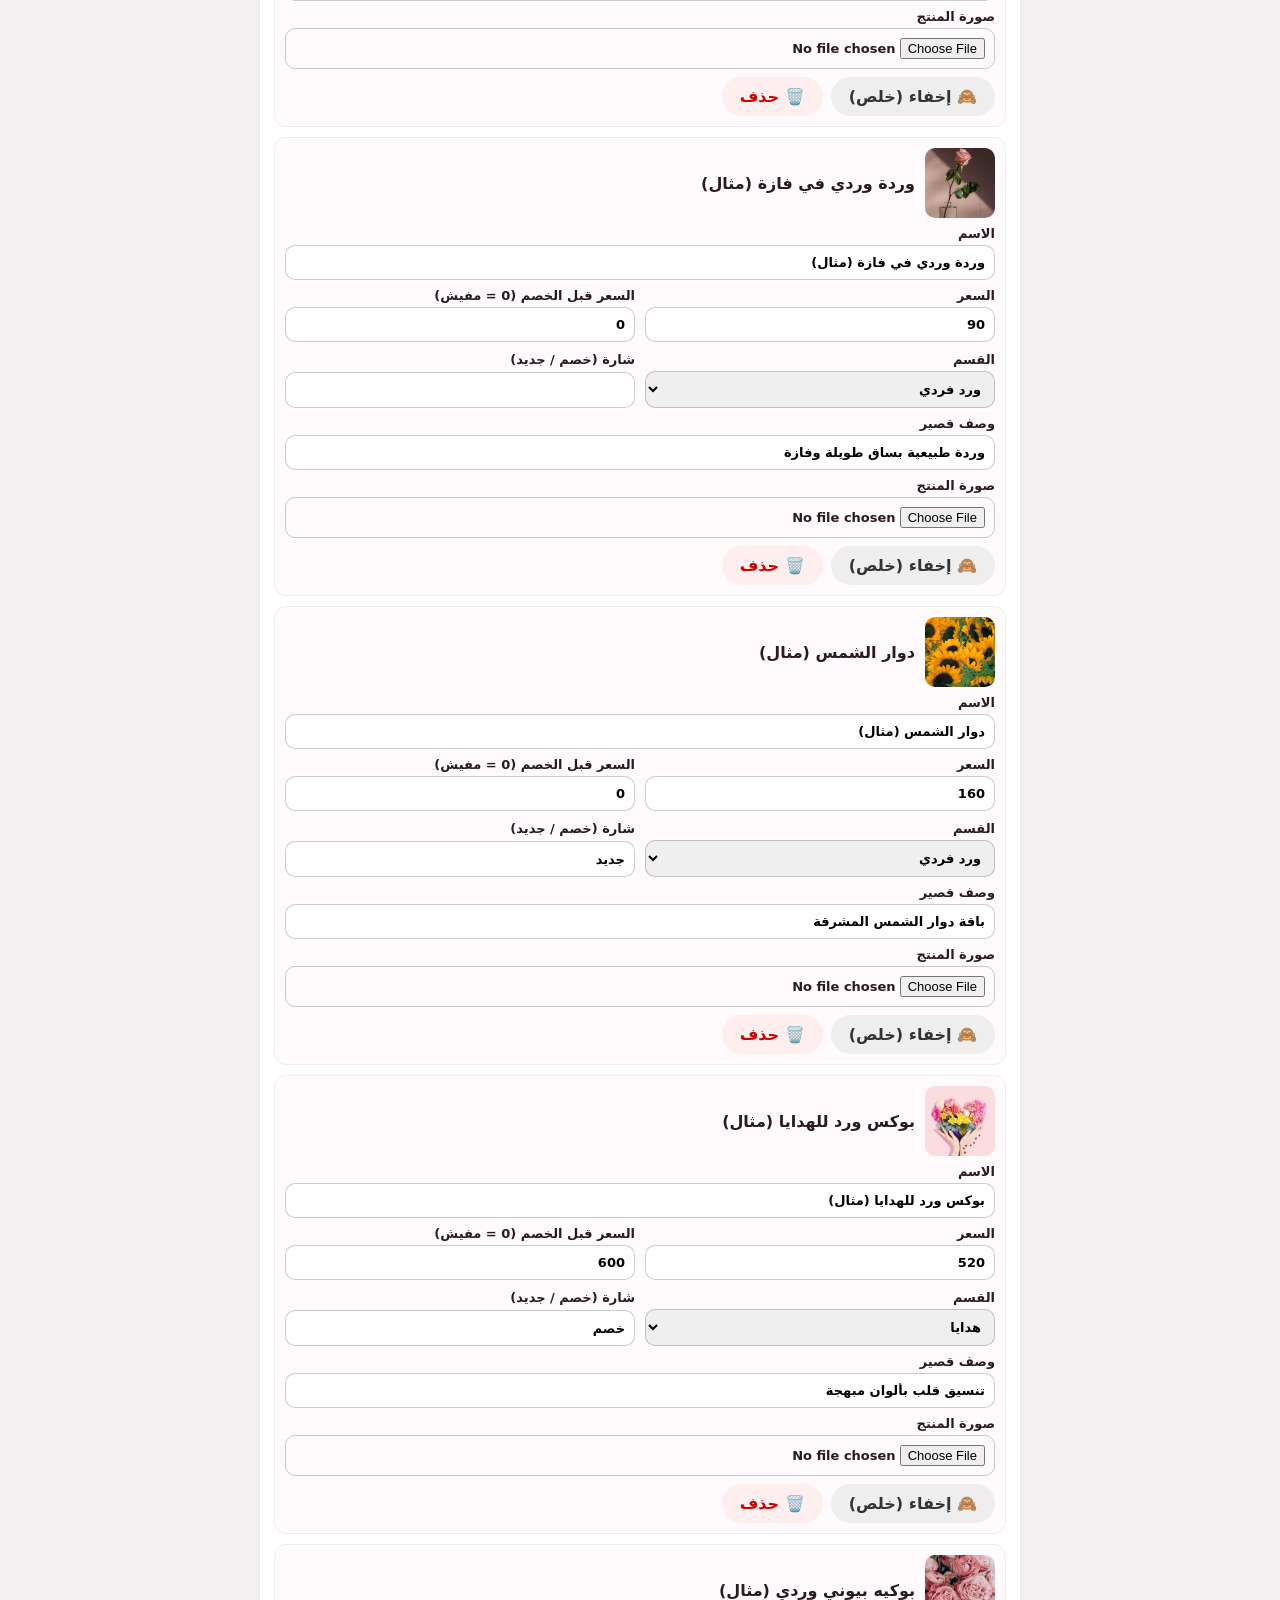
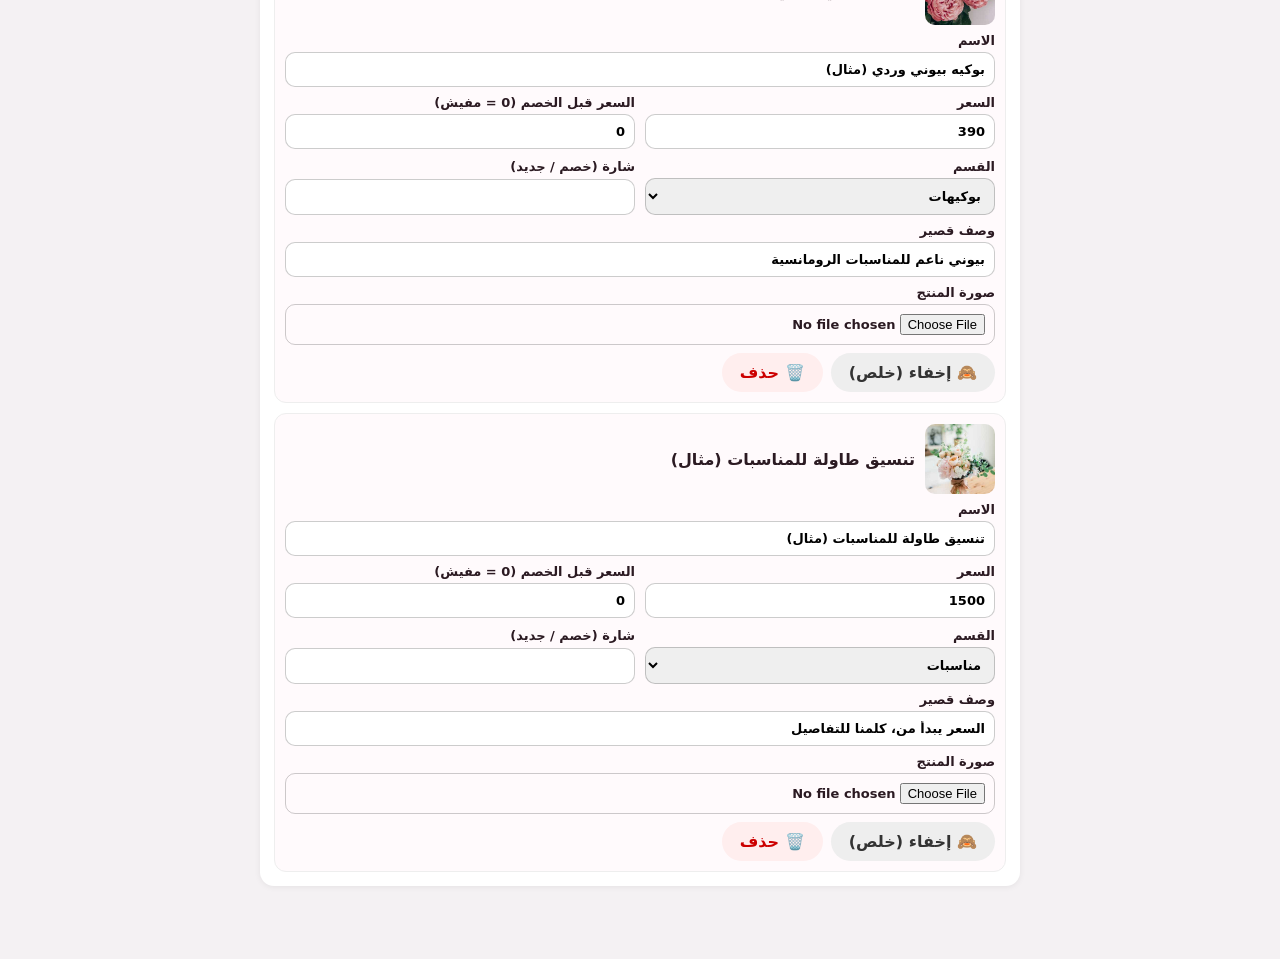
==== commit 59c4d27b: "Update admin.html" ====
--- a/admin.html
+++ b/admin.html
@@ -39,7 +39,7 @@
 <details open><summary>🏪 بيانات المحل</summary><div class="b">${f('اسم المحل','settings.name')}${f('الاسم بالعربي','settings.nameAr')}${f('جملة تحت الاسم','settings.tagline')}
 <label>الطلبات توصل على<select data-k="settings.channel"><option value="whatsapp" ${S.channel=='whatsapp'?'selected':''}>واتساب</option><option value="telegram" ${S.channel=='telegram'?'selected':''}>تليجرام</option></select></label>
 ${f('رقم الواتساب (بالكود: 2010xxxxxxxx)','settings.whatsapp')}${f('يوزر التليجرام (من غير @)','settings.telegram')}
-<div class="g2">${f('العملة','settings.currency')}${f('المدينة','settings.city')}${f('سعر التوصيل (ثابت)','settings.deliveryFee','number')}${f('نسبة العربون %','settings.depositPct','number')}</div>${f('ملاحظة التوصيل','settings.deliveryNote')}
+<div class="g2">${f('العملة','settings.currency')}${f('المدينة','settings.city')}${f('سعر التوصيل','settings.deliveryFee','number')}${f('توصيل مجاني من (0 = مفيش)','settings.freeDeliveryFrom','number')}</div><div class="g2">${f('نسبة العربون %','settings.depositPct','number')}</div>${f('ملاحظة التوصيل','settings.deliveryNote')}
 <label>اللوجو<input type="file" accept="image/*" id="logo"></label>${S.logo?`<img src="${S.logo}" style="height:50px">`:''}</div></details>
 <details><summary>🔗 الربط بالموقع (حفظ ونشر)</summary><div class="b">
 <div class="guide" style="font-size:13px">ده بيخليك تحفظ التعديلات على الموقع مباشرة. اللي بتلصقه هنا بيتحفظ على موبايلك بس.</div>
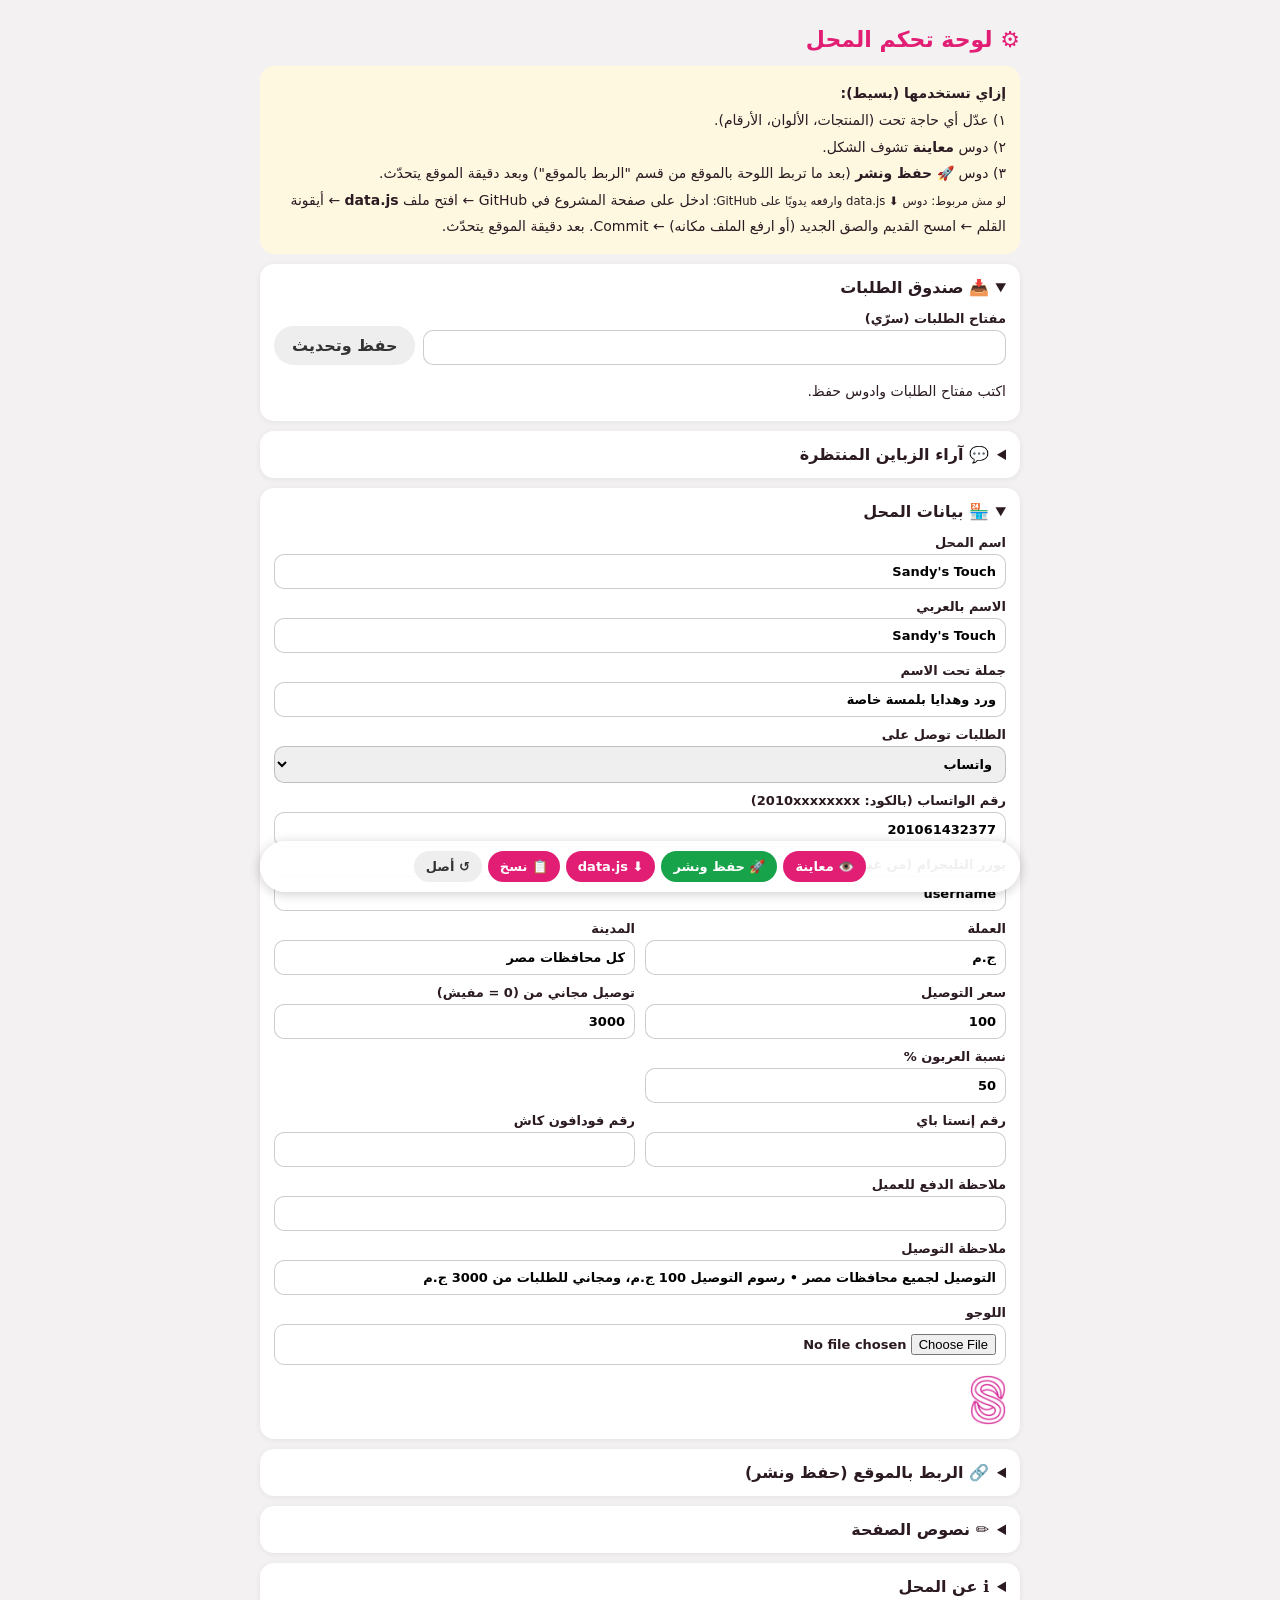
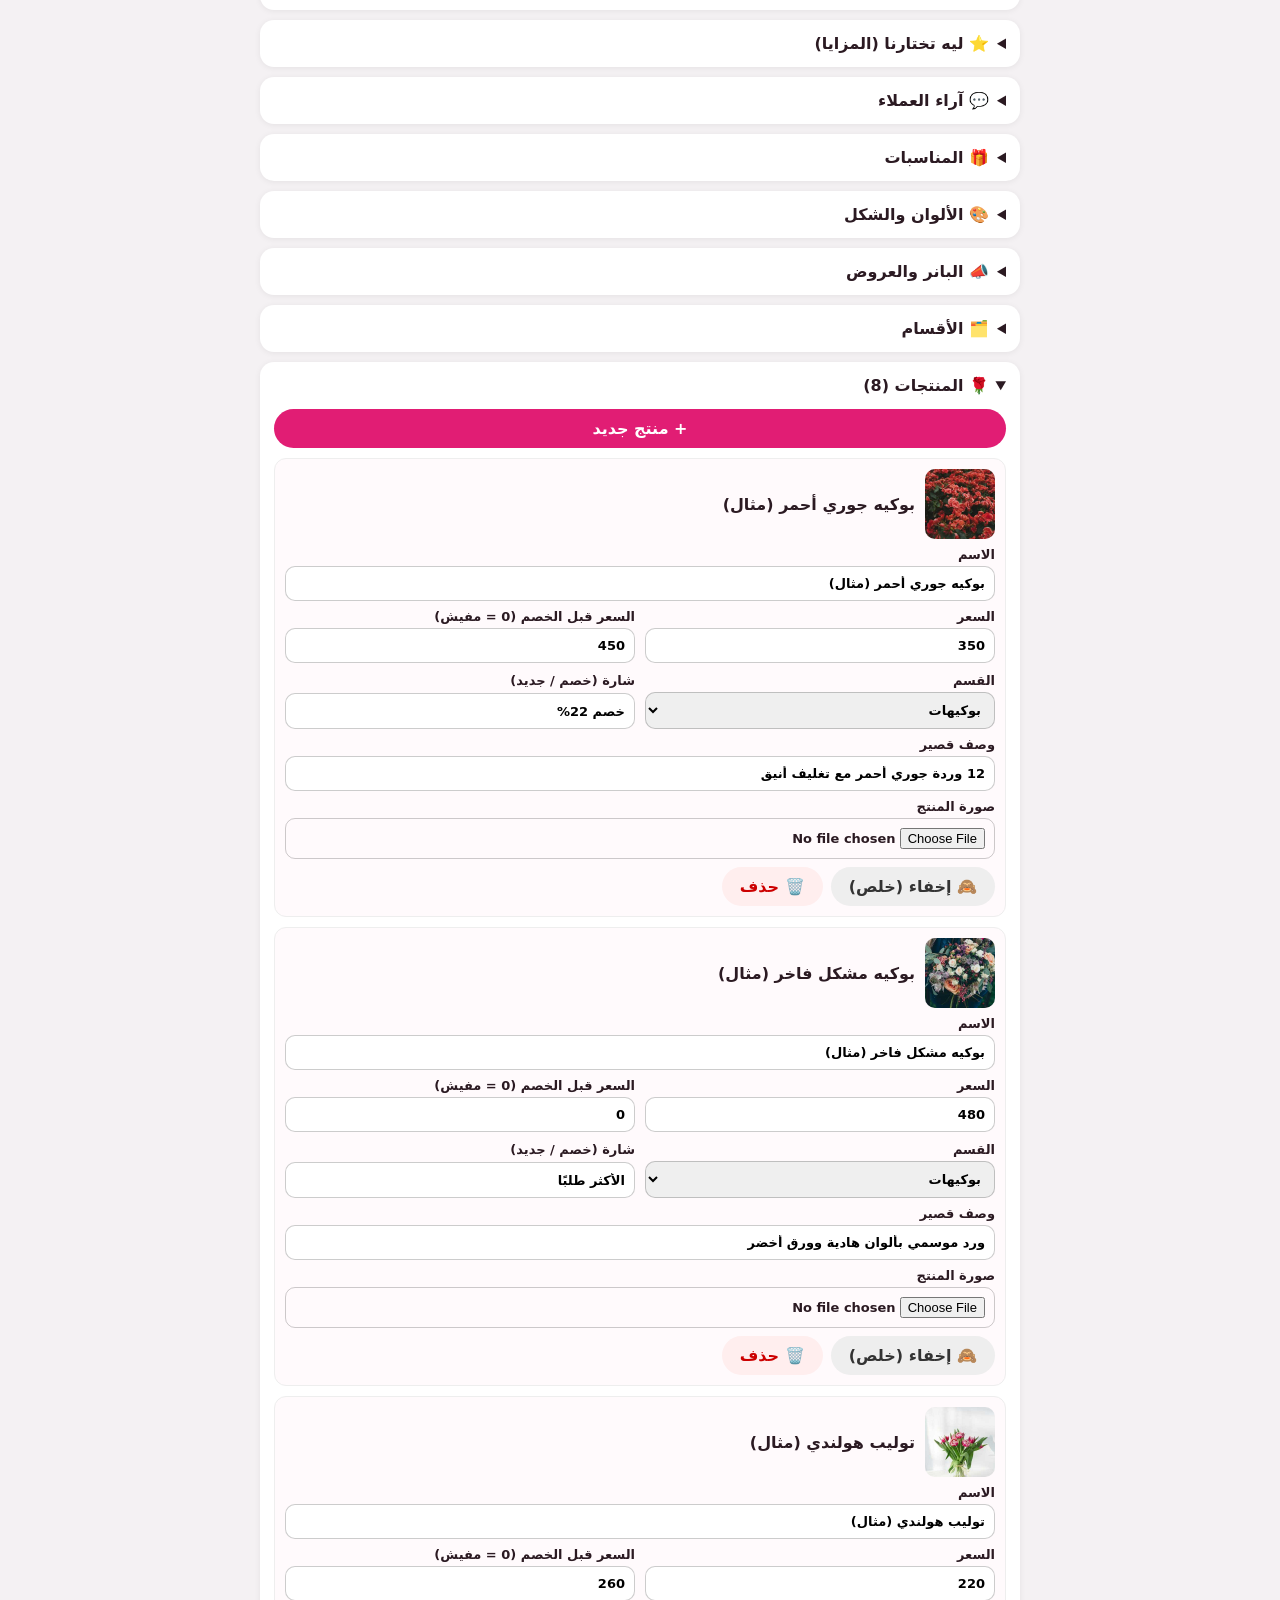
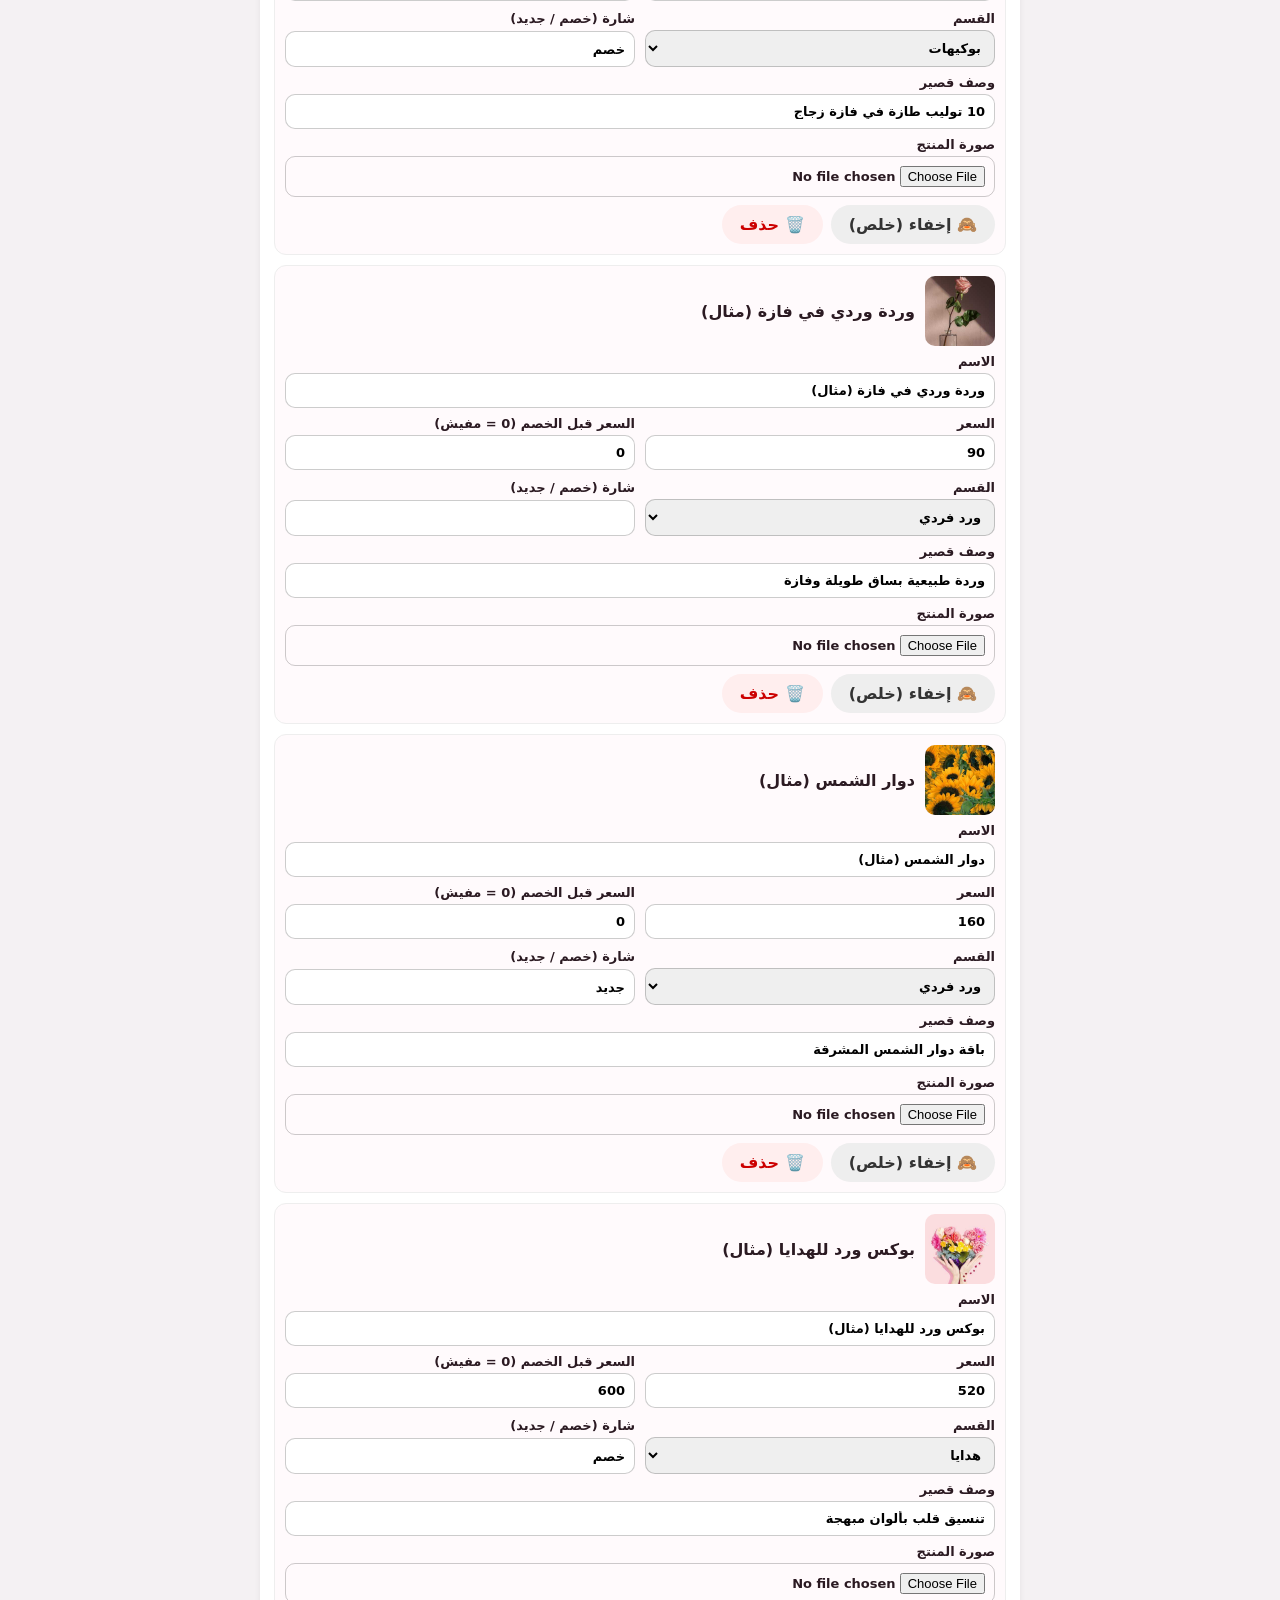
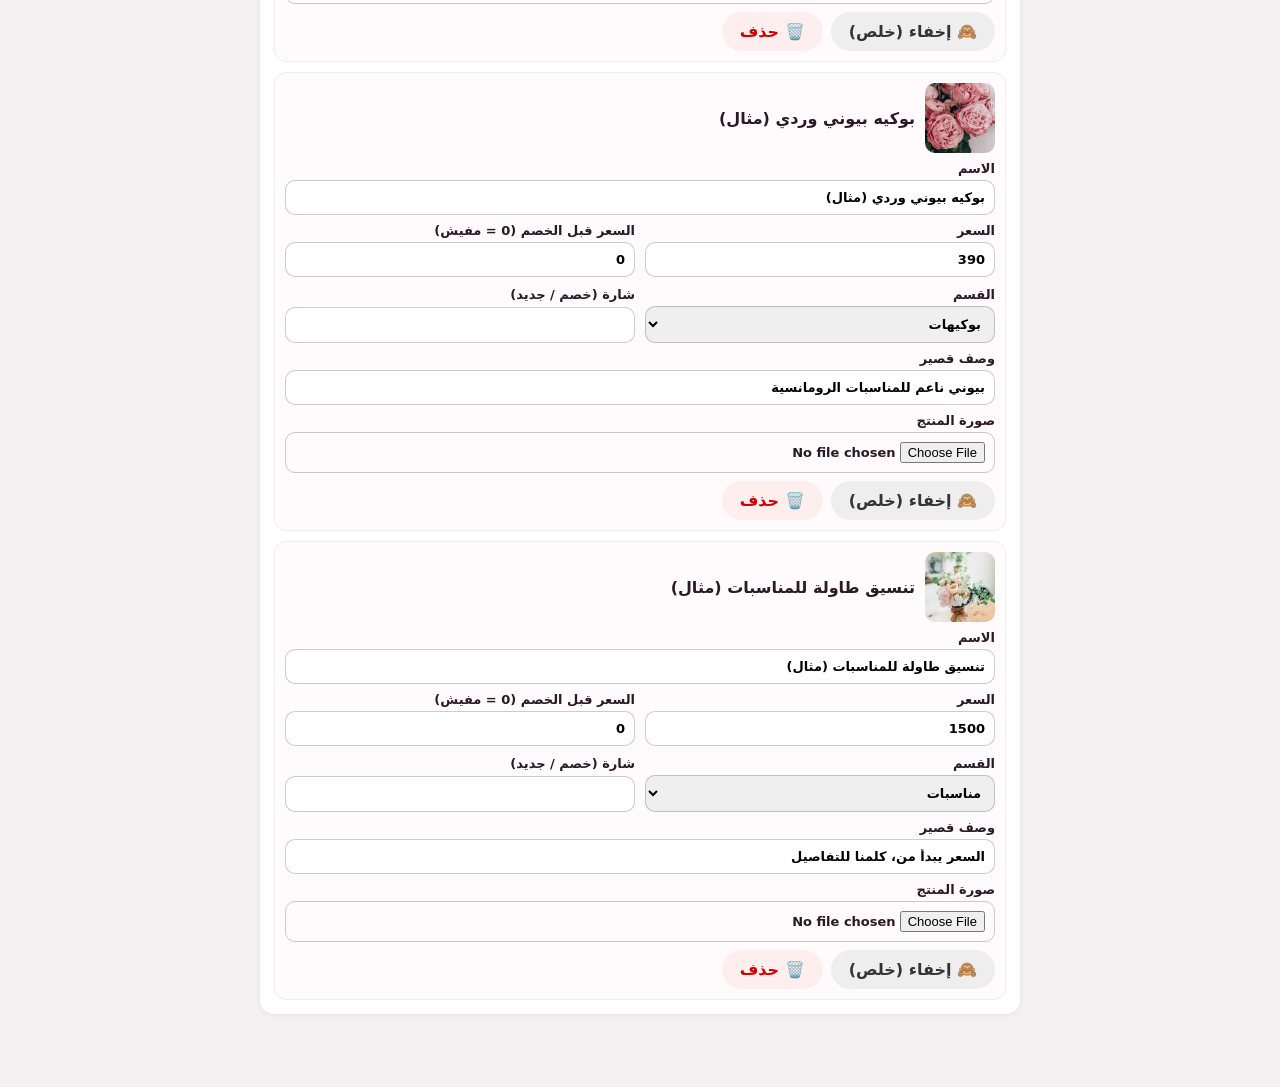
==== commit e9bb0791: "Update admin.html" ====
--- a/admin.html
+++ b/admin.html
@@ -39,7 +39,7 @@
 <details open><summary>🏪 بيانات المحل</summary><div class="b">${f('اسم المحل','settings.name')}${f('الاسم بالعربي','settings.nameAr')}${f('جملة تحت الاسم','settings.tagline')}
 <label>الطلبات توصل على<select data-k="settings.channel"><option value="whatsapp" ${S.channel=='whatsapp'?'selected':''}>واتساب</option><option value="telegram" ${S.channel=='telegram'?'selected':''}>تليجرام</option></select></label>
 ${f('رقم الواتساب (بالكود: 2010xxxxxxxx)','settings.whatsapp')}${f('يوزر التليجرام (من غير @)','settings.telegram')}
-<div class="g2">${f('العملة','settings.currency')}${f('المدينة','settings.city')}${f('سعر التوصيل','settings.deliveryFee','number')}${f('توصيل مجاني من (0 = مفيش)','settings.freeDeliveryFrom','number')}</div><div class="g2">${f('نسبة العربون %','settings.depositPct','number')}</div>${f('ملاحظة التوصيل','settings.deliveryNote')}
+<div class="g2">${f('العملة','settings.currency')}${f('المدينة','settings.city')}${f('سعر التوصيل','settings.deliveryFee','number')}${f('توصيل مجاني من (0 = مفيش)','settings.freeDeliveryFrom','number')}</div><div class="g2">${f('نسبة العربون %','settings.depositPct','number')}</div><div class="g2">${f('رقم إنستا باي','settings.payInstapay')}${f('رقم فودافون كاش','settings.payVodafone')}</div>${f('ملاحظة الدفع للعميل','settings.payNote')}${f('ملاحظة التوصيل','settings.deliveryNote')}
 <label>اللوجو<input type="file" accept="image/*" id="logo"></label>${S.logo?`<img src="${S.logo}" style="height:50px">`:''}</div></details>
 <details><summary>🔗 الربط بالموقع (حفظ ونشر)</summary><div class="b">
 <div class="guide" style="font-size:13px">ده بيخليك تحفظ التعديلات على الموقع مباشرة. اللي بتلصقه هنا بيتحفظ على موبايلك بس.</div>
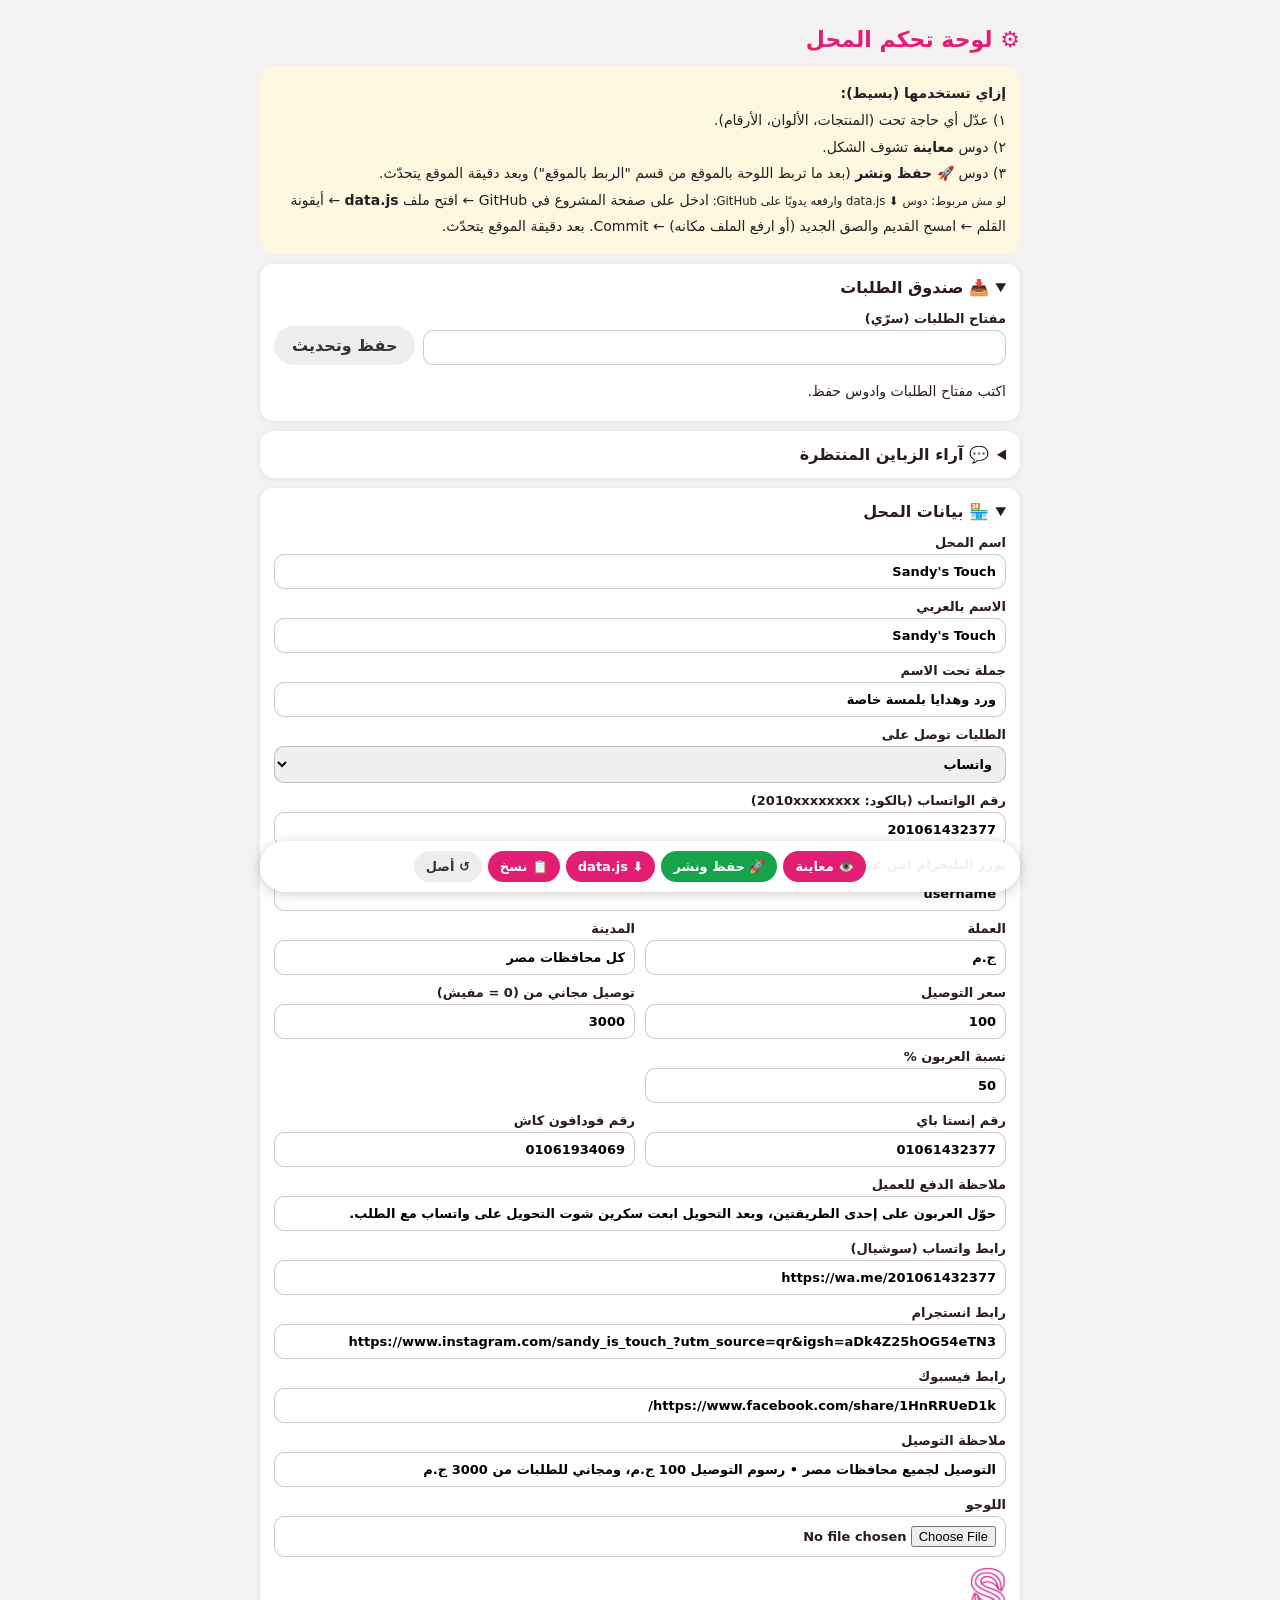
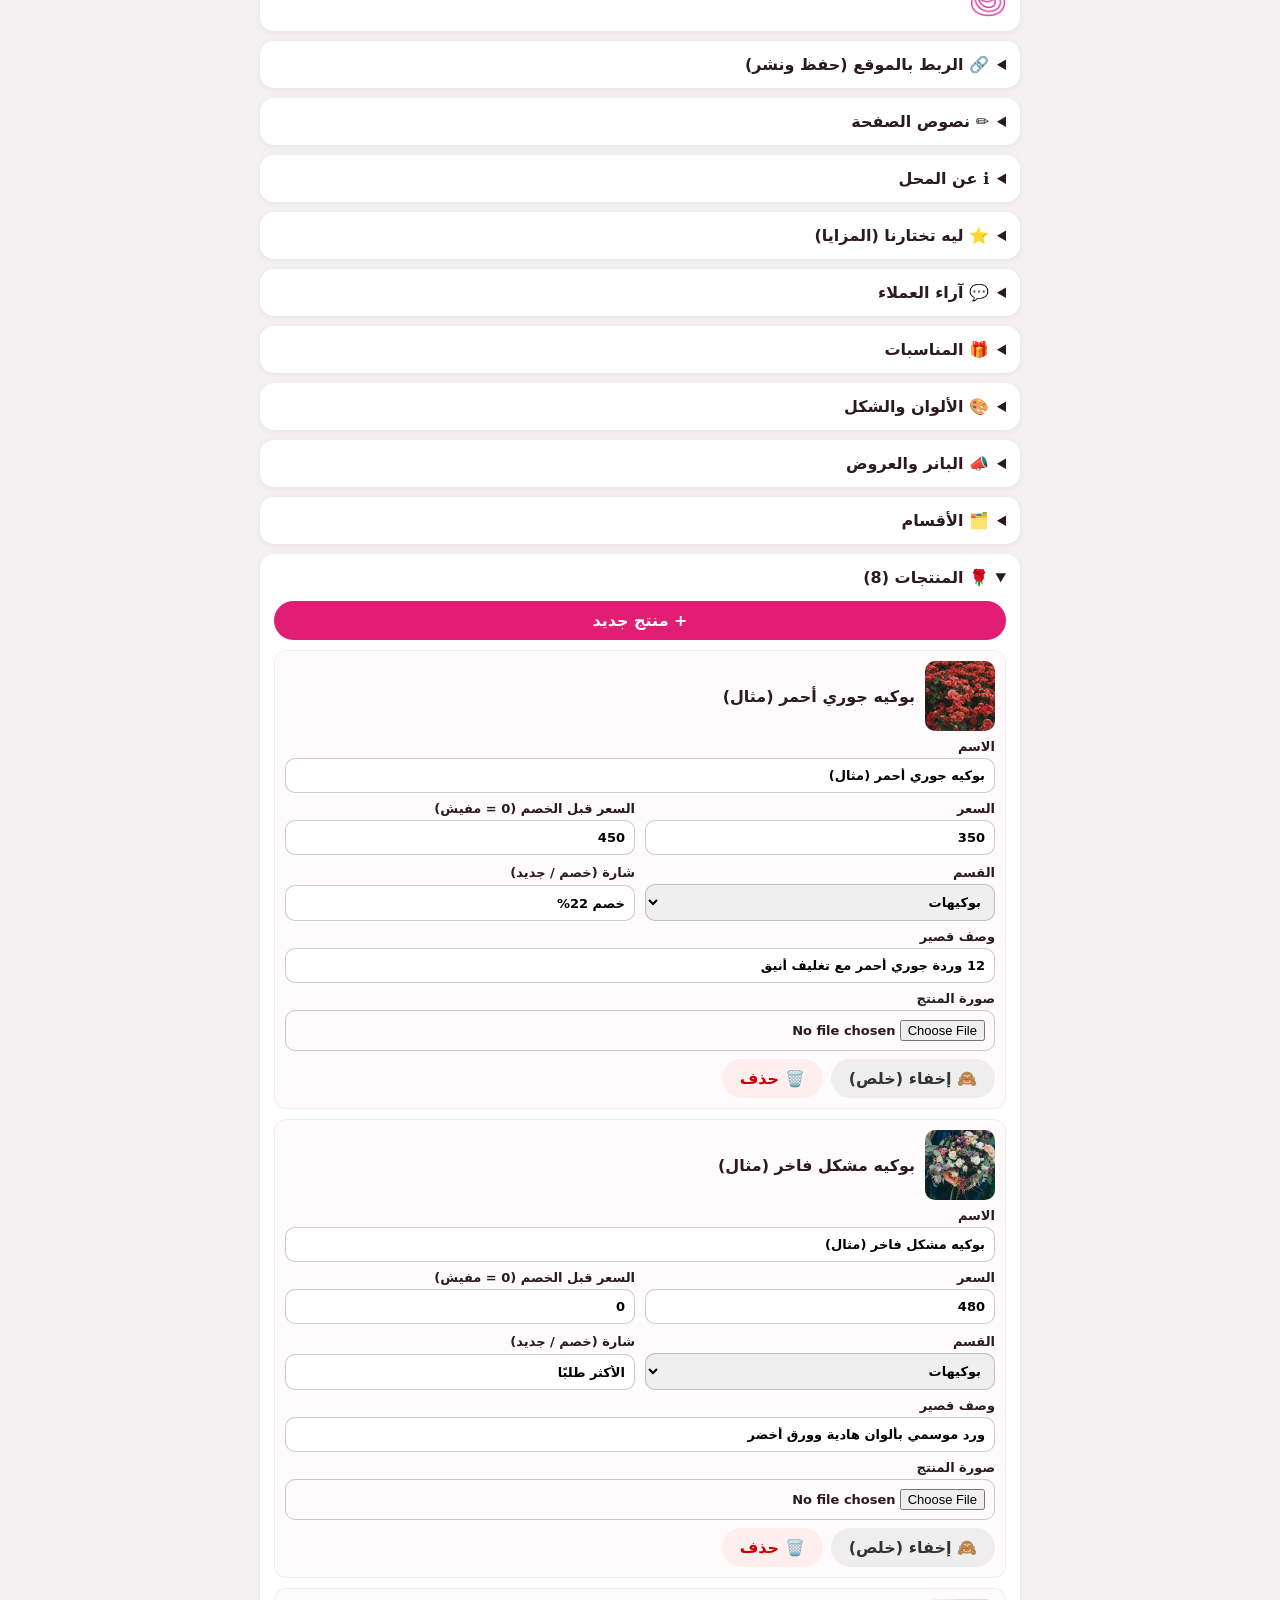
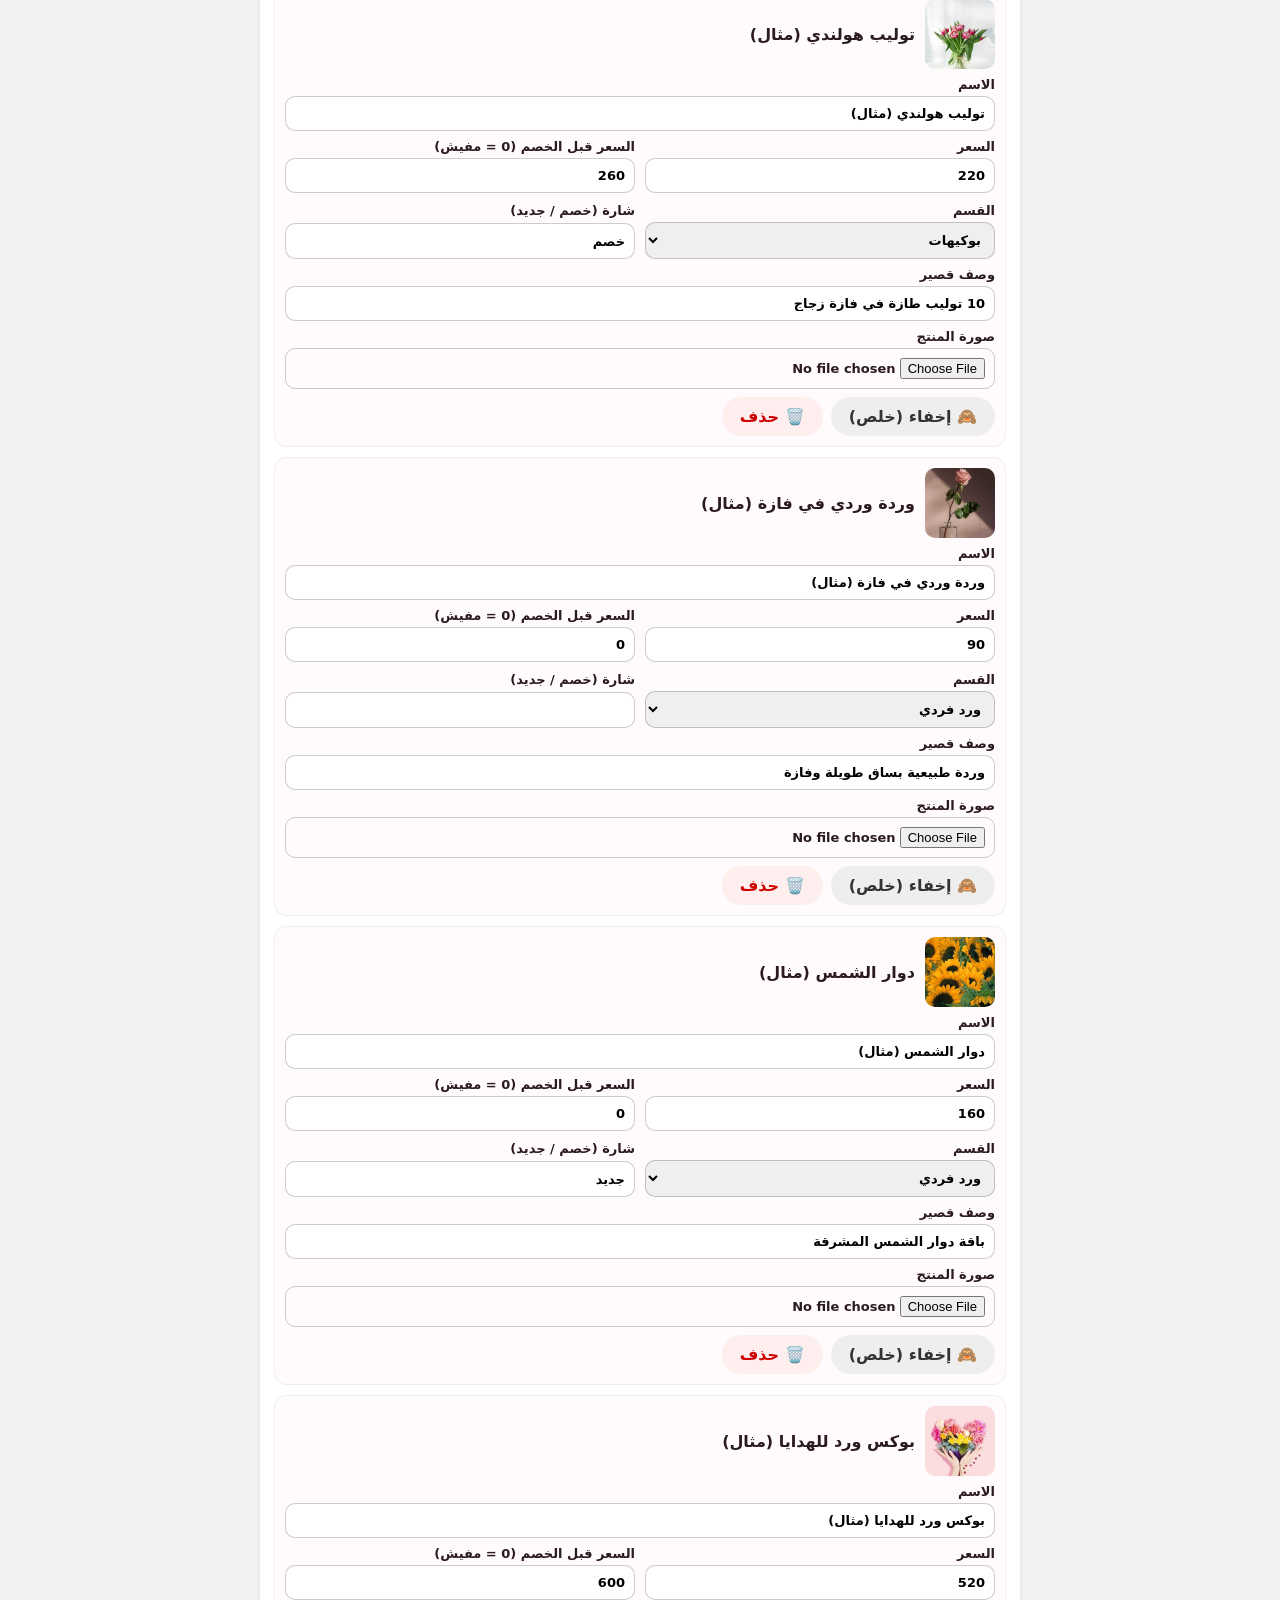
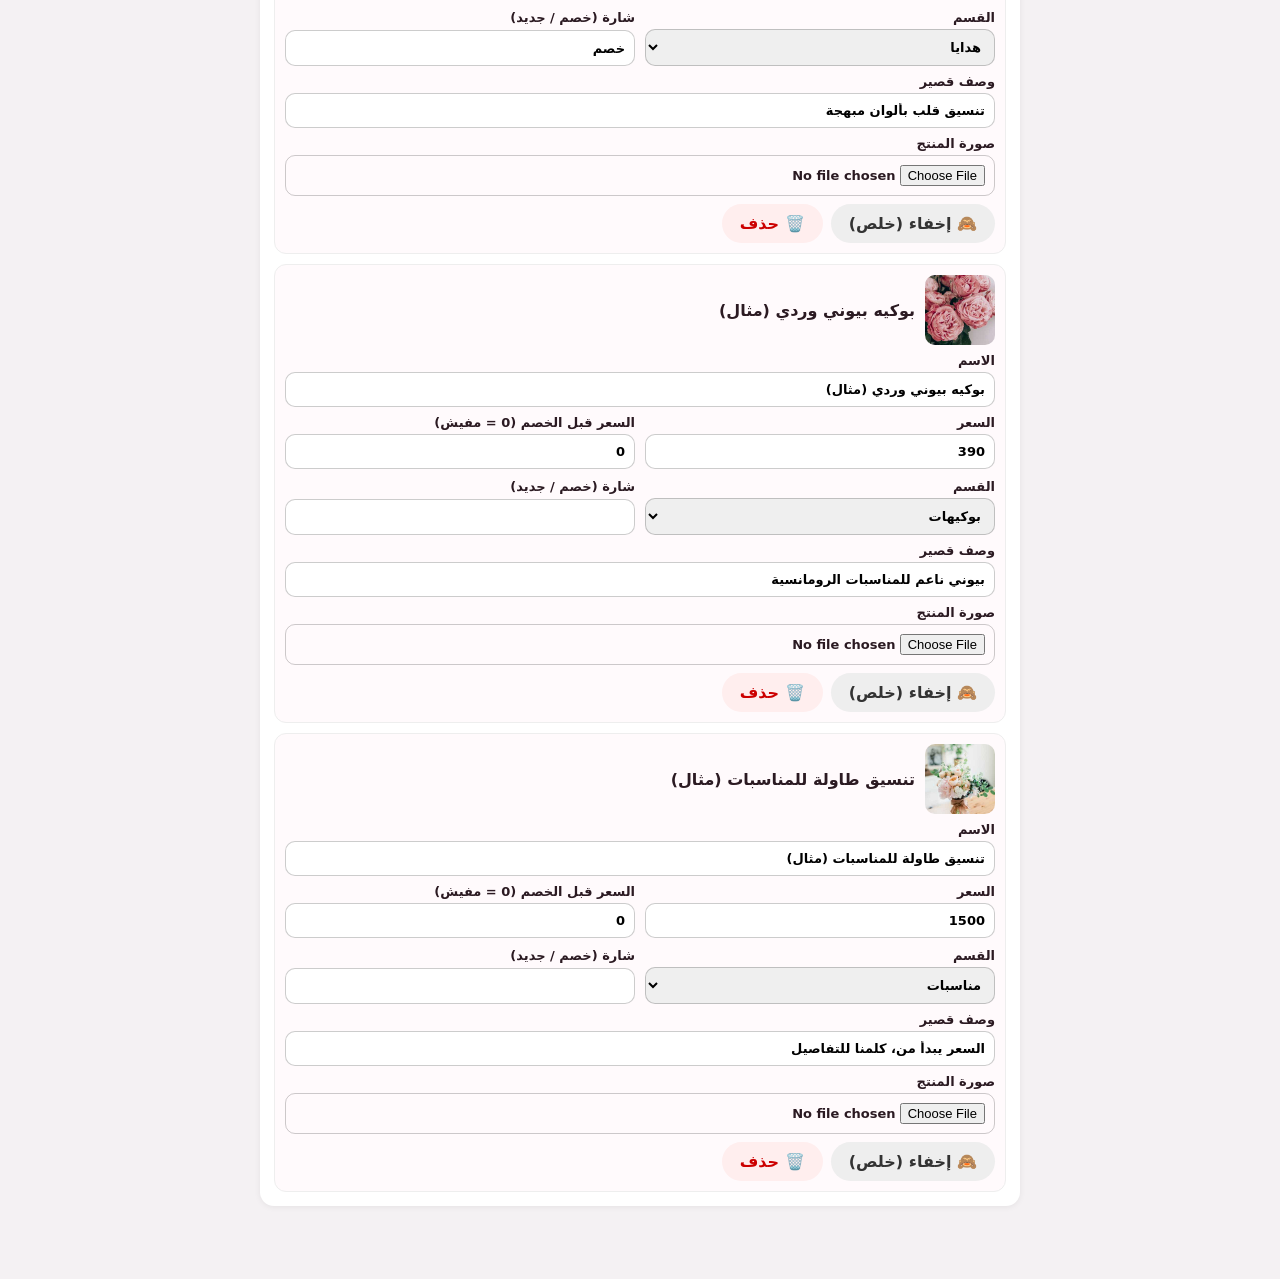
==== commit 38156e36: "Update admin.html" ====
--- a/admin.html
+++ b/admin.html
@@ -39,7 +39,7 @@
 <details open><summary>🏪 بيانات المحل</summary><div class="b">${f('اسم المحل','settings.name')}${f('الاسم بالعربي','settings.nameAr')}${f('جملة تحت الاسم','settings.tagline')}
 <label>الطلبات توصل على<select data-k="settings.channel"><option value="whatsapp" ${S.channel=='whatsapp'?'selected':''}>واتساب</option><option value="telegram" ${S.channel=='telegram'?'selected':''}>تليجرام</option></select></label>
 ${f('رقم الواتساب (بالكود: 2010xxxxxxxx)','settings.whatsapp')}${f('يوزر التليجرام (من غير @)','settings.telegram')}
-<div class="g2">${f('العملة','settings.currency')}${f('المدينة','settings.city')}${f('سعر التوصيل','settings.deliveryFee','number')}${f('توصيل مجاني من (0 = مفيش)','settings.freeDeliveryFrom','number')}</div><div class="g2">${f('نسبة العربون %','settings.depositPct','number')}</div><div class="g2">${f('رقم إنستا باي','settings.payInstapay')}${f('رقم فودافون كاش','settings.payVodafone')}</div>${f('ملاحظة الدفع للعميل','settings.payNote')}${f('ملاحظة التوصيل','settings.deliveryNote')}
+<div class="g2">${f('العملة','settings.currency')}${f('المدينة','settings.city')}${f('سعر التوصيل','settings.deliveryFee','number')}${f('توصيل مجاني من (0 = مفيش)','settings.freeDeliveryFrom','number')}</div><div class="g2">${f('نسبة العربون %','settings.depositPct','number')}</div><div class="g2">${f('رقم إنستا باي','settings.payInstapay')}${f('رقم فودافون كاش','settings.payVodafone')}</div>${f('ملاحظة الدفع للعميل','settings.payNote')}${f('رابط واتساب (سوشيال)','settings.socialWhatsapp')}${f('رابط انستجرام','settings.socialInstagram')}${f('رابط فيسبوك','settings.socialFacebook')}${f('ملاحظة التوصيل','settings.deliveryNote')}
 <label>اللوجو<input type="file" accept="image/*" id="logo"></label>${S.logo?`<img src="${S.logo}" style="height:50px">`:''}</div></details>
 <details><summary>🔗 الربط بالموقع (حفظ ونشر)</summary><div class="b">
 <div class="guide" style="font-size:13px">ده بيخليك تحفظ التعديلات على الموقع مباشرة. اللي بتلصقه هنا بيتحفظ على موبايلك بس.</div>
